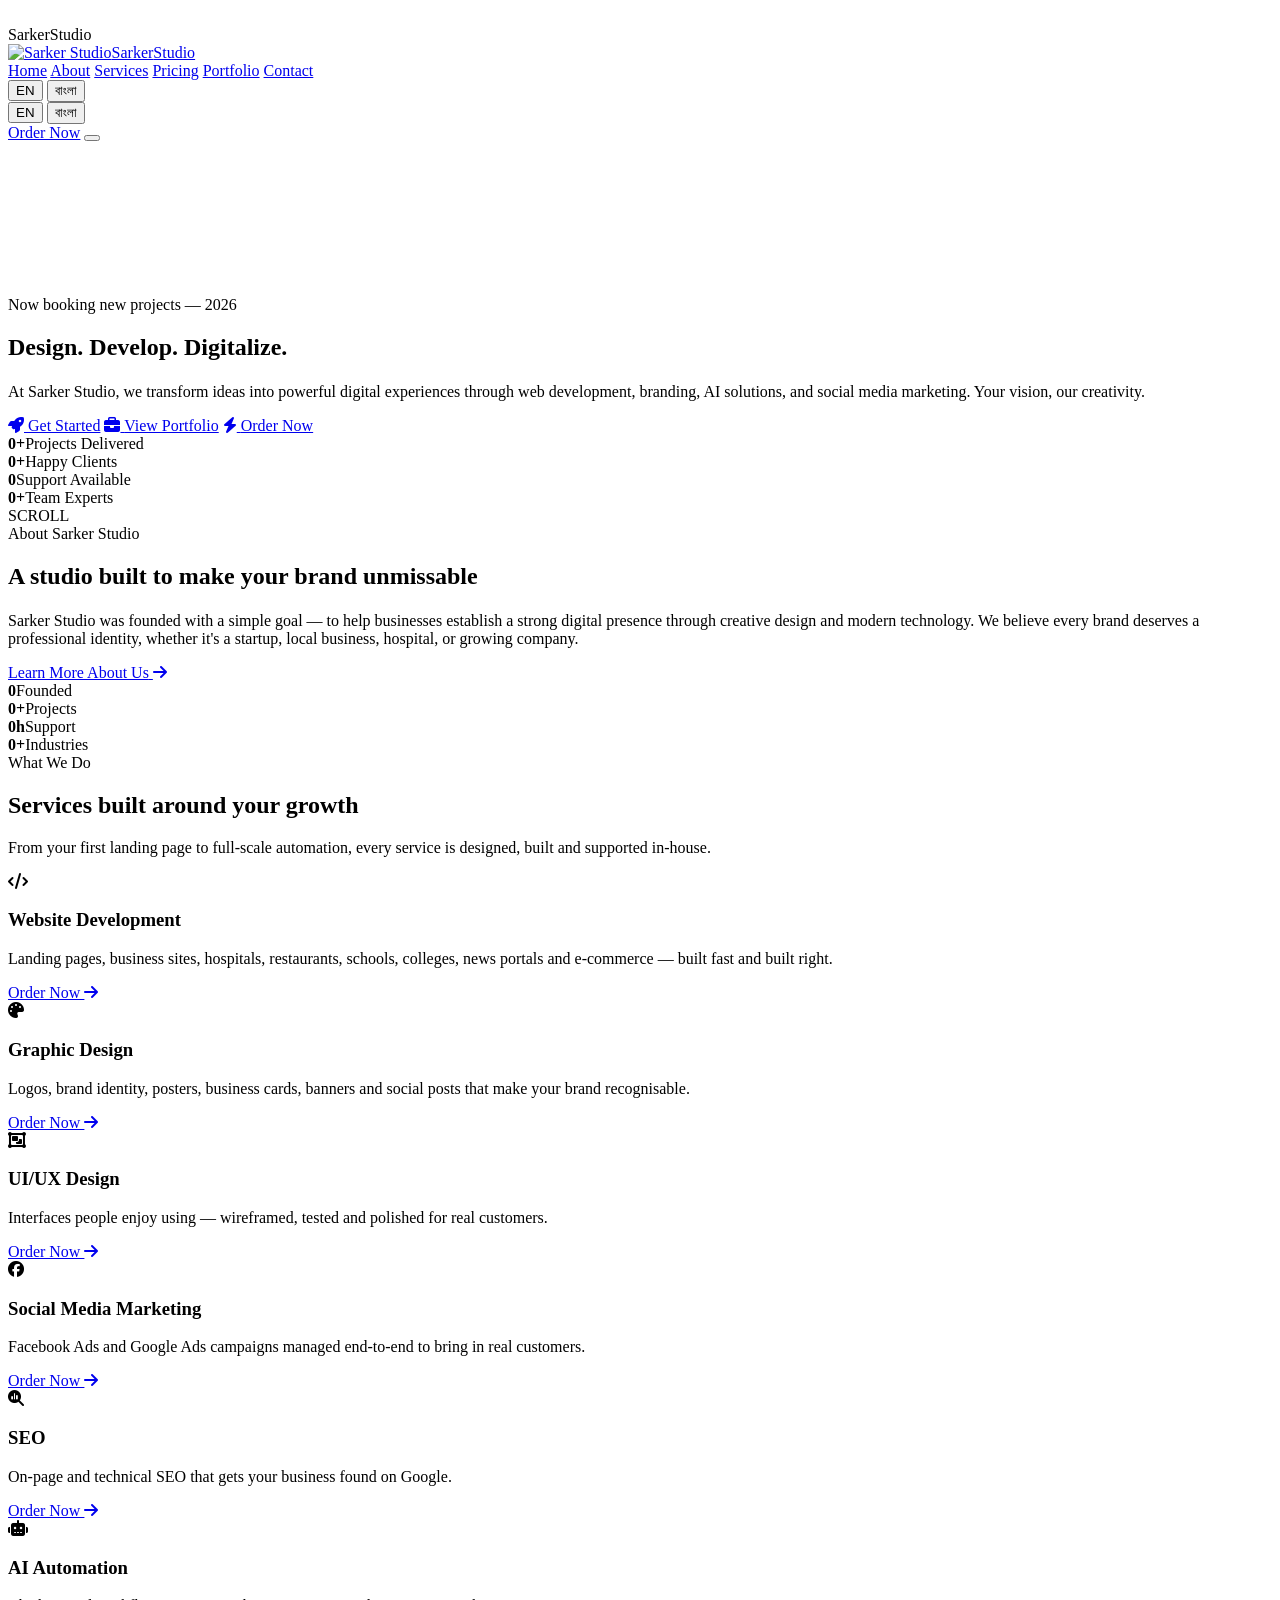
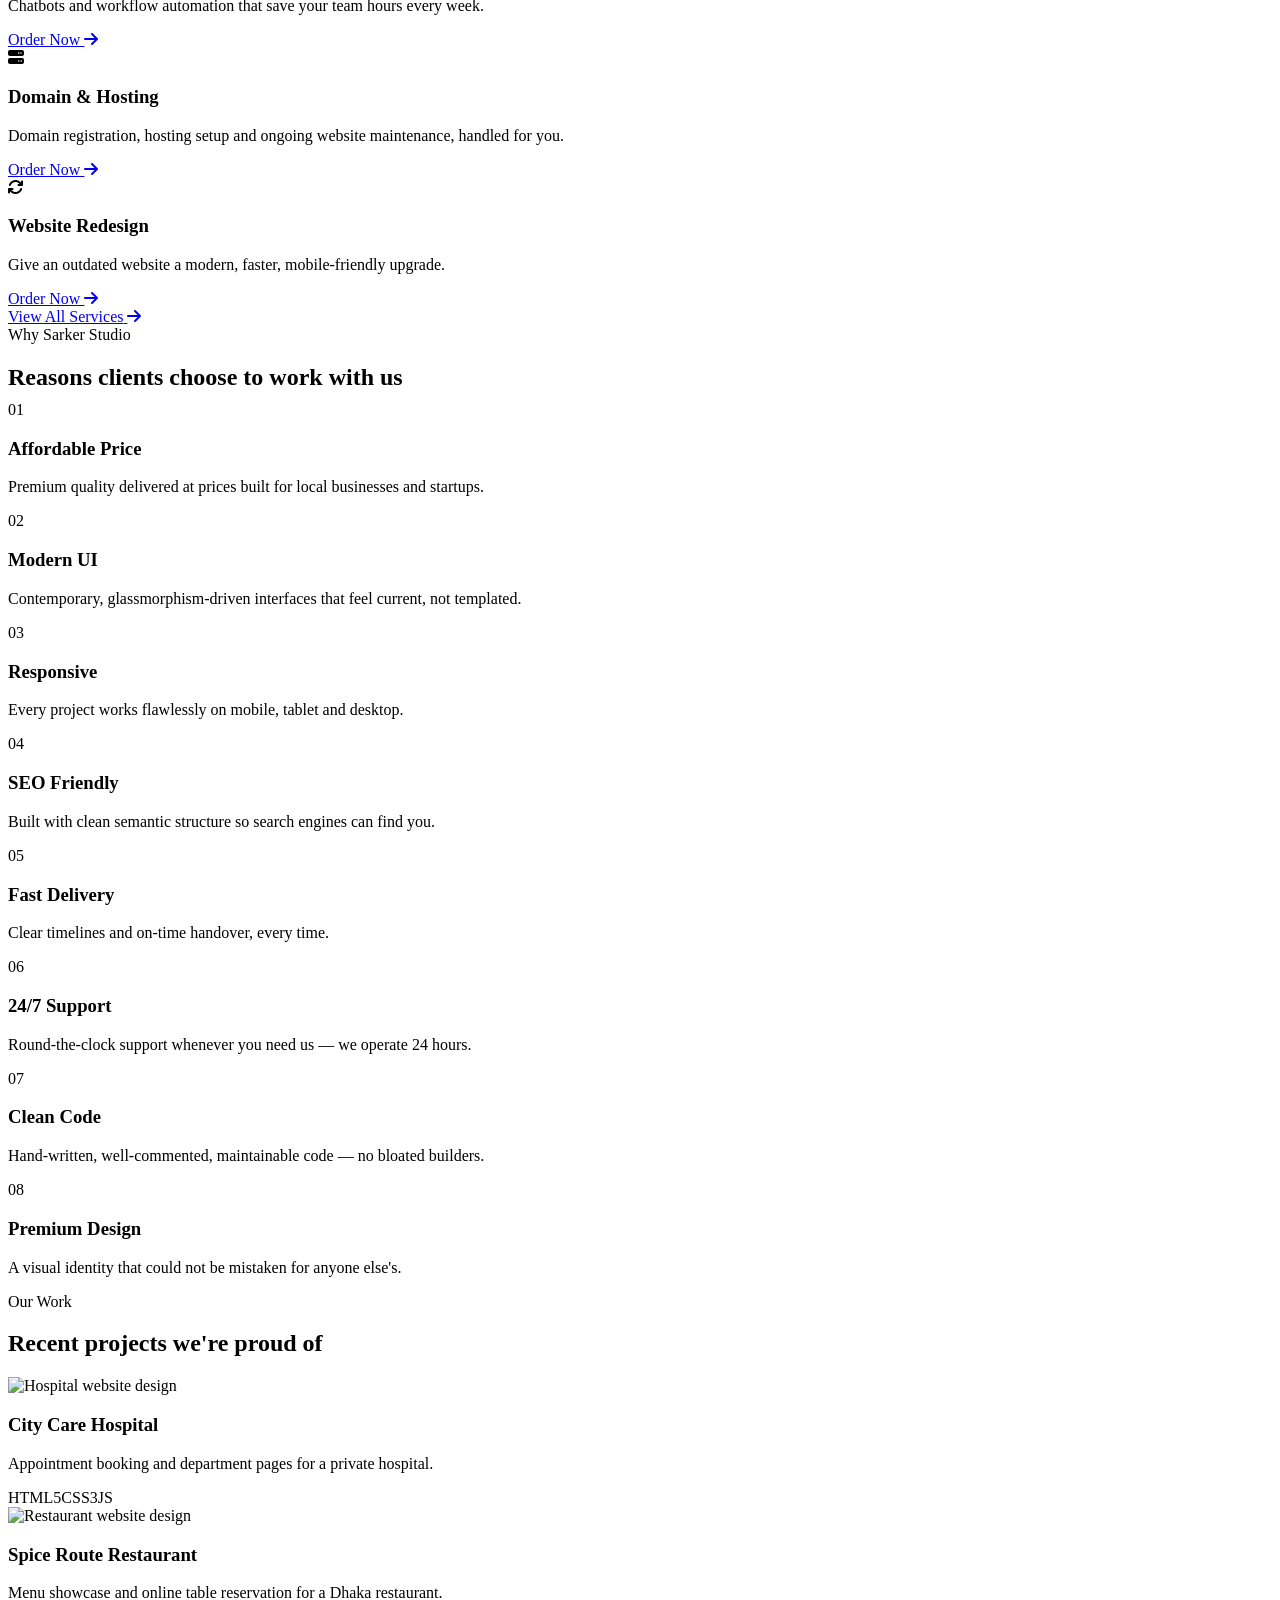
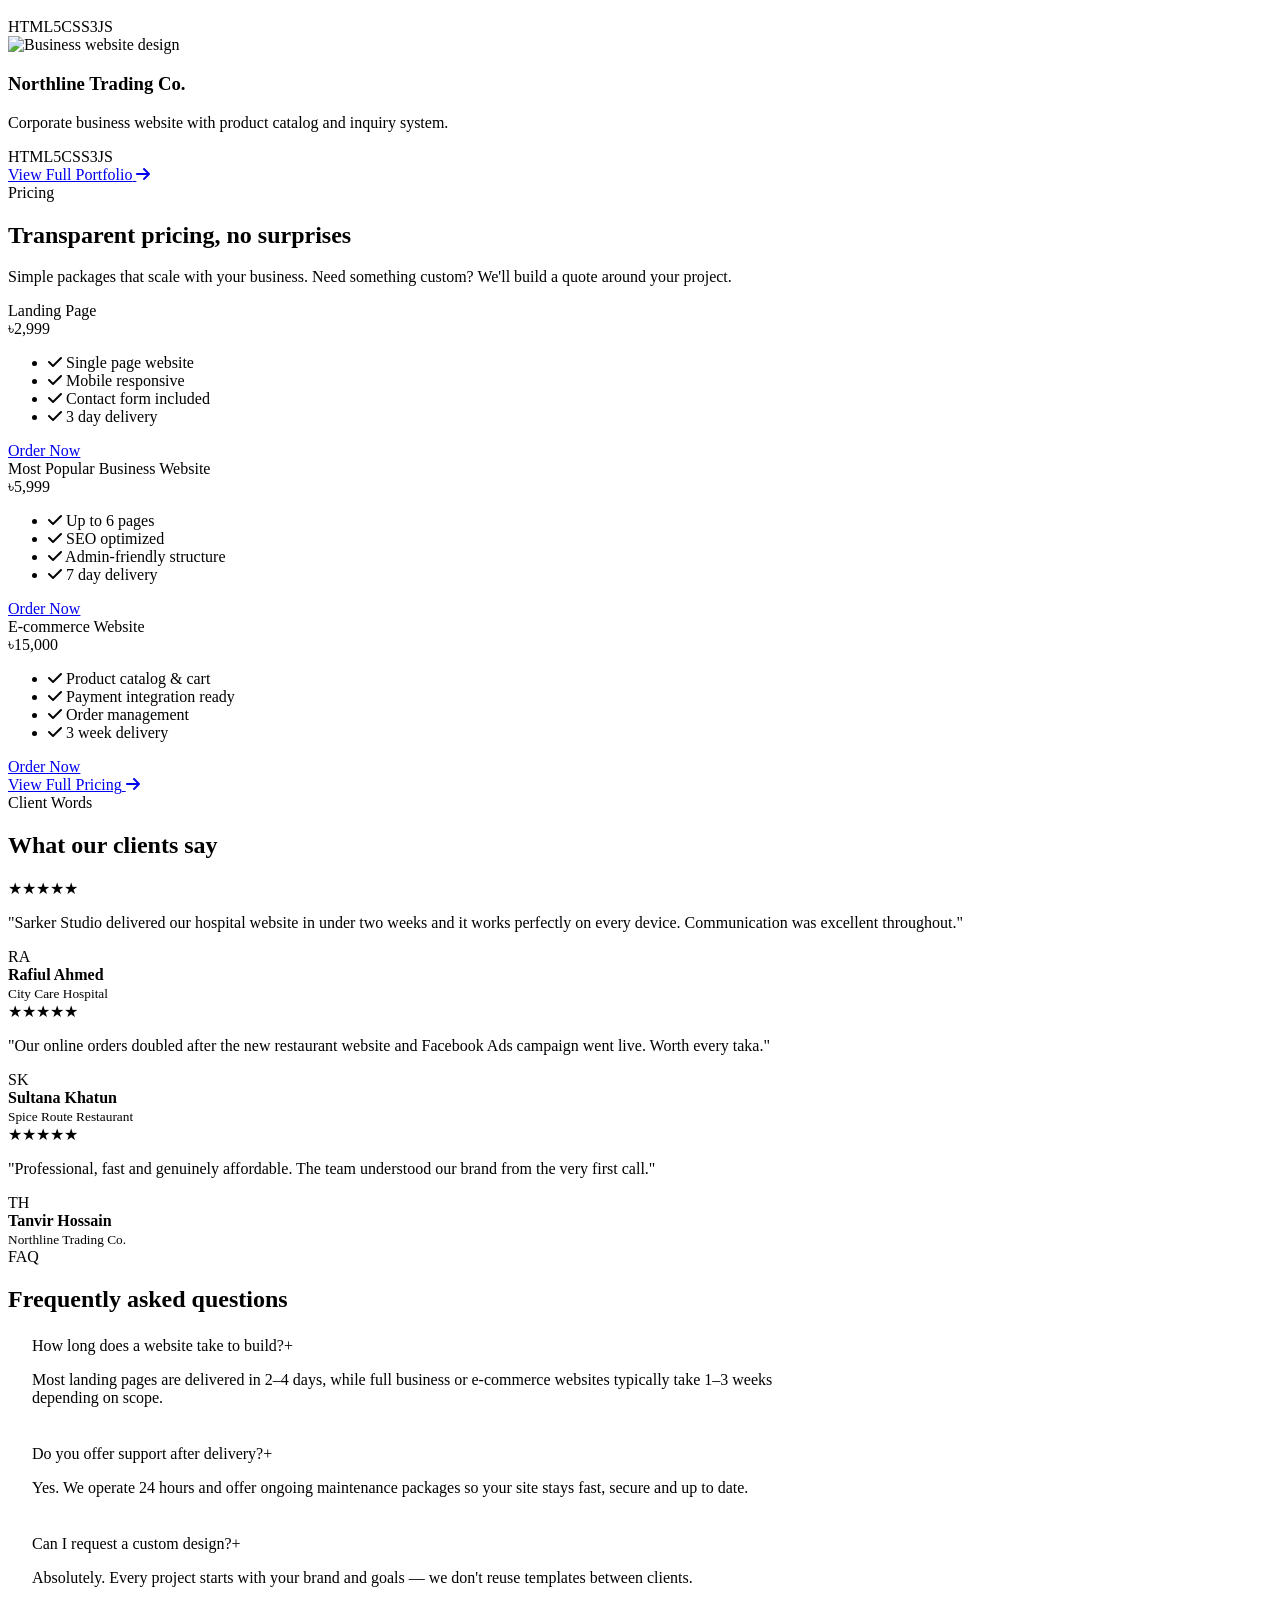
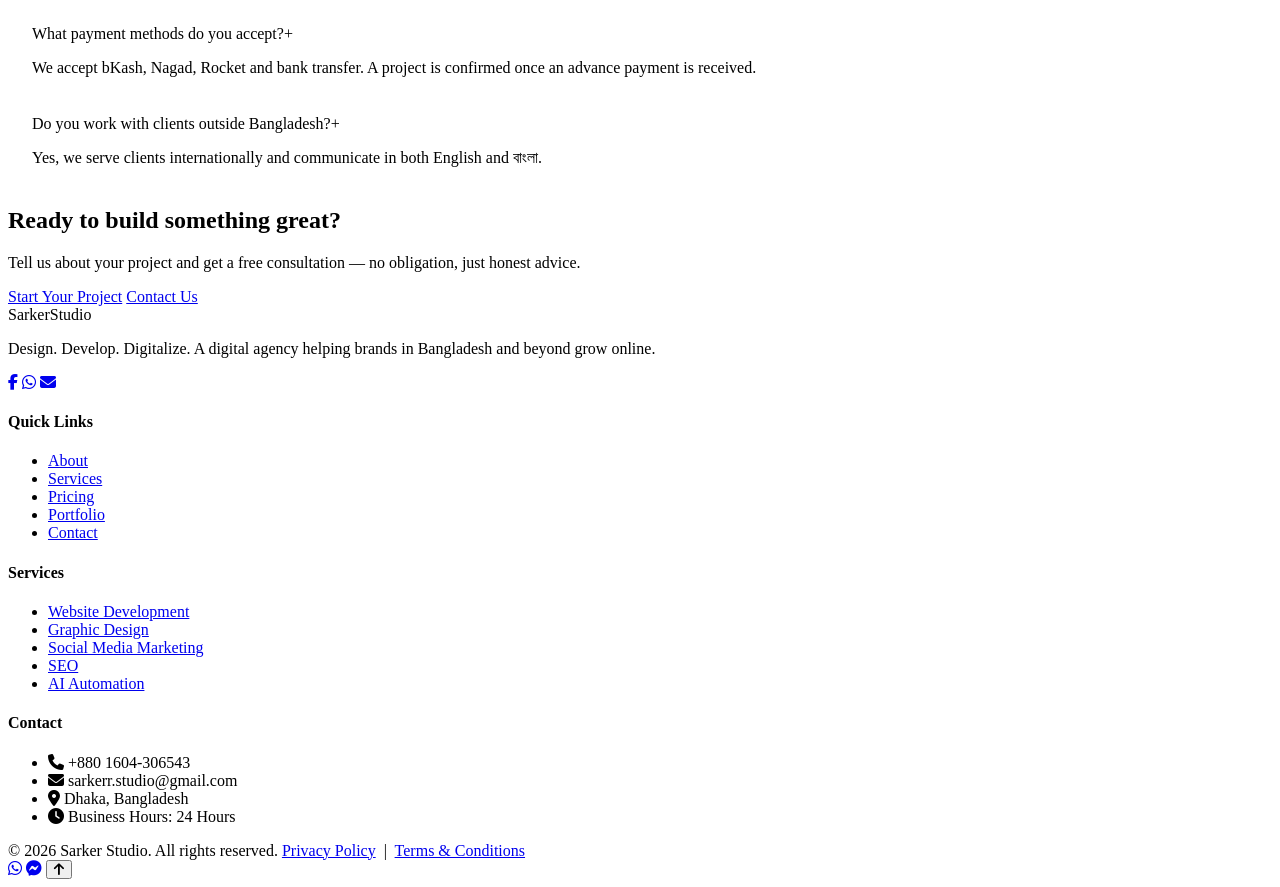
==== index.html @ cdfe0ea8 "Add files via upload" ====
<!DOCTYPE html>
<html lang="en">
<head>
<meta charset="UTF-8">
<meta name="viewport" content="width=device-width, initial-scale=1.0">

<!-- ===== SEO META ===== -->
<title>Sarker Studio | Web Development, Branding & Digital Marketing Agency in Dhaka</title>
<meta name="description" content="Sarker Studio is a Dhaka-based digital agency offering website development, graphic design, UI/UX, social media marketing, SEO and AI automation. Design. Develop. Digitalize.">
<meta name="keywords" content="Sarker Studio, web development Bangladesh, website design Dhaka, digital agency Bangladesh, SEO Bangladesh, graphic design Dhaka, AI automation, social media marketing Bangladesh">
<meta name="author" content="Sarker Studio">
<link rel="canonical" href="https://sarkerstudio.com/index.html">

<!-- Open Graph -->
<meta property="og:type" content="website">
<meta property="og:title" content="Sarker Studio | Design. Develop. Digitalize.">
<meta property="og:description" content="A digital agency transforming ideas into powerful digital experiences — web development, branding, AI solutions and social media marketing.">
<meta property="og:image" content="assets/images/og-cover.jpg">
<meta property="og:url" content="https://sarkerstudio.com/index.html">
<meta property="og:site_name" content="Sarker Studio">

<!-- Twitter -->
<meta name="twitter:card" content="summary_large_image">
<meta name="twitter:title" content="Sarker Studio | Design. Develop. Digitalize.">
<meta name="twitter:description" content="Web development, branding, AI solutions and social media marketing from a Dhaka-based digital agency.">
<meta name="twitter:image" content="assets/images/og-cover.jpg">

<!-- Schema.org -->
<script type="application/ld+json">
{
  "@context": "https://schema.org",
  "@type": "ProfessionalService",
  "name": "Sarker Studio",
  "image": "assets/icons/logo-icon.png",
  "description": "Digital agency offering website development, branding, AI solutions and social media marketing.",
  "founder": { "@type": "Person", "name": "Shiddanta Sarker" },
  "foundingDate": "2026",
  "address": { "@type": "PostalAddress", "addressLocality": "Dhaka", "addressCountry": "BD" },
  "telephone": "+8801604306543",
  "email": "sarkerr.studio@gmail.com",
  "openingHours": "Mo-Su 00:00-24:00",
  "url": "https://sarkerstudio.com",
  "sameAs": ["https://www.facebook.com/profile.php?id=61589996095858"]
}
</script>

<link rel="icon" type="image/png" href="assets/icons/logo-icon.png">
<link rel="stylesheet" href="https://cdnjs.cloudflare.com/ajax/libs/font-awesome/6.5.1/css/all.min.css">
<link rel="stylesheet" href="assets/css/style.css">
<link rel="stylesheet" href="assets/css/animation.css">
<link rel="stylesheet" href="assets/css/responsive.css">
</head>
<body>

<!-- ===== Loading Screen ===== -->
<div id="loading-screen"><div class="loader-hex"><img src="assets/icons/logo-icon.png" alt=""></div><div class="loader-wordmark"><span class="brand-main">Sarker</span><span class="brand-sub">Studio</span></div></div>

<div id="scroll-progress"></div>

<!-- ===== Navbar ===== -->
<header class="navbar">
  <div class="container nav-inner">
    <a href="index.html" class="brand"><img src="assets/icons/logo-icon.png" alt="Sarker Studio" class="brand-mark"><span class="brand-wordmark"><span class="brand-main">Sarker</span><span class="brand-sub">Studio</span></span></a>
    <nav class="nav-links">
      <a href="index.html" class="active" data-i18n="nav_home">Home</a>
      <a href="about.html" data-i18n="nav_about">About</a>
      <a href="services.html" data-i18n="nav_services">Services</a>
      <a href="pricing.html" data-i18n="nav_pricing">Pricing</a>
      <a href="portfolio.html" data-i18n="nav_portfolio">Portfolio</a>
      <a href="contact.html" data-i18n="nav_contact">Contact</a>
      <div class="lang-switch mobile-lang">
        <button data-lang="en">EN</button>
        <button data-lang="bn">বাংলা</button>
      </div>
    </nav>
    <div class="nav-actions">
      <div class="lang-switch">
        <button data-lang="en">EN</button>
        <button data-lang="bn">বাংলা</button>
      </div>
      <a href="order.html" class="btn btn-primary btn-sm" data-i18n="nav_order">Order Now</a>
      <button class="nav-toggle" aria-label="Toggle menu"><span></span><span></span><span></span></button>
    </div>
  </div>
</header>

<!-- ===== Hero ===== -->
<section class="hero">
  <canvas id="hero-canvas"></canvas>
  <div class="container hero-content">
    <div class="hero-tag"><span class="dot"></span> <span data-i18n="hero_tag">Now booking new projects — 2026</span></div>
    <h1><span data-i18n="hero_title_1">Design. Develop.</span> <span class="accent-text" data-i18n="hero_title_2">Digitalize.</span></h1>
    <h2 style="font-size:clamp(1.1rem,2.2vw,1.5rem);color:var(--text-muted);font-weight:500;margin-bottom:22px;">
      <span id="typed-text"></span>
    </h2>
    <p class="lead" data-i18n="hero_desc">At Sarker Studio, we transform ideas into powerful digital experiences through web development, branding, AI solutions, and social media marketing. Your vision, our creativity.</p>
    <div class="hero-cta">
      <a href="order.html" class="btn btn-primary"><i class="fa-solid fa-rocket"></i> <span data-i18n="btn_get_started">Get Started</span></a>
      <a href="portfolio.html" class="btn btn-outline"><i class="fa-solid fa-briefcase"></i> <span data-i18n="btn_view_portfolio">View Portfolio</span></a>
      <a href="order.html" class="btn btn-outline"><i class="fa-solid fa-bolt"></i> <span data-i18n="btn_order_now">Order Now</span></a>
    </div>
    <div class="hero-stats">
      <div class="hero-stat"><b data-count="120" data-suffix="+">0+</b><span data-i18n="stat_projects">Projects Delivered</span></div>
      <div class="hero-stat"><b data-count="95" data-suffix="+">0+</b><span data-i18n="stat_clients">Happy Clients</span></div>
      <div class="hero-stat"><b data-count="24" data-suffix="/7">0</b><span data-i18n="stat_support">Support Available</span></div>
      <div class="hero-stat"><b data-count="12" data-suffix="+">0+</b><span data-i18n="stat_experts">Team Experts</span></div>
    </div>
  </div>
  <div class="scroll-indicator"><span>SCROLL</span><div class="mouse"></div></div>
</section>

<!-- ===== About Preview ===== -->
<section>
  <div class="container grid grid-2" style="align-items:center;gap:60px;">
    <div data-reveal="left">
      <div class="eyebrow" data-i18n="eyebrow_about">About Sarker Studio</div>
      <h2 style="margin-bottom:22px;" data-i18n="about_title">A studio built to make your brand unmissable</h2>
      <p data-i18n="about_desc">Sarker Studio was founded with a simple goal — to help businesses establish a strong digital presence through creative design and modern technology. We believe every brand deserves a professional identity, whether it's a startup, local business, hospital, or growing company.</p>
      <a href="about.html" class="btn btn-outline mt-40"><span data-i18n="btn_learn_more">Learn More About Us</span> <i class="fa-solid fa-arrow-right"></i></a>
    </div>
    <div class="glass glass-card float" data-reveal="right">
      <div class="stats-bar" style="border:none;">
        <div class="stat"><b data-count="2026">0</b><span>Founded</span></div>
        <div class="stat"><b data-count="120" data-suffix="+">0+</b><span>Projects</span></div>
        <div class="stat"><b data-count="24" data-suffix="h">0h</b><span>Support</span></div>
        <div class="stat"><b data-count="8" data-suffix="+">0+</b><span>Industries</span></div>
      </div>
    </div>
  </div>
</section>

<!-- ===== Services ===== -->
<section id="services">
  <div class="container">
    <div class="section-head center" data-reveal="fade">
      <div class="eyebrow" style="justify-content:center;" data-i18n="eyebrow_services">What We Do</div>
      <h2 data-i18n="services_title">Services built around your growth</h2>
      <p data-i18n="services_desc">From your first landing page to full-scale automation, every service is designed, built and supported in-house.</p>
    </div>
    <div class="grid grid-4">
      <div class="glass glass-card service-card" data-reveal="scale">
        <div class="icon-badge"><i class="fa-solid fa-code"></i></div>
        <h3 data-i18n="svc_web_title">Website Development</h3>
        <p data-i18n="svc_web_desc">Landing pages, business sites, hospitals, restaurants, schools, colleges, news portals and e-commerce — built fast and built right.</p>
        <a href="order.html?service=Website%20Development" class="order-link">Order Now <i class="fa-solid fa-arrow-right"></i></a>
      </div>
      <div class="glass glass-card service-card" data-reveal="scale">
        <div class="icon-badge"><i class="fa-solid fa-palette"></i></div>
        <h3 data-i18n="svc_graphic_title">Graphic Design</h3>
        <p data-i18n="svc_graphic_desc">Logos, brand identity, posters, business cards, banners and social posts that make your brand recognisable.</p>
        <a href="order.html?service=Graphic%20Design" class="order-link">Order Now <i class="fa-solid fa-arrow-right"></i></a>
      </div>
      <div class="glass glass-card service-card" data-reveal="scale">
        <div class="icon-badge"><i class="fa-solid fa-object-group"></i></div>
        <h3 data-i18n="svc_uiux_title">UI/UX Design</h3>
        <p data-i18n="svc_uiux_desc">Interfaces people enjoy using — wireframed, tested and polished for real customers.</p>
        <a href="order.html?service=UI%2FUX%20Design" class="order-link">Order Now <i class="fa-solid fa-arrow-right"></i></a>
      </div>
      <div class="glass glass-card service-card" data-reveal="scale">
        <div class="icon-badge"><i class="fa-brands fa-facebook"></i></div>
        <h3 data-i18n="svc_smm_title">Social Media Marketing</h3>
        <p data-i18n="svc_smm_desc">Facebook Ads and Google Ads campaigns managed end-to-end to bring in real customers.</p>
        <a href="order.html?service=Social%20Media%20Marketing" class="order-link">Order Now <i class="fa-solid fa-arrow-right"></i></a>
      </div>
      <div class="glass glass-card service-card" data-reveal="scale">
        <div class="icon-badge"><i class="fa-solid fa-magnifying-glass-chart"></i></div>
        <h3 data-i18n="svc_seo_title">SEO</h3>
        <p data-i18n="svc_seo_desc">On-page and technical SEO that gets your business found on Google.</p>
        <a href="order.html?service=SEO" class="order-link">Order Now <i class="fa-solid fa-arrow-right"></i></a>
      </div>
      <div class="glass glass-card service-card" data-reveal="scale">
        <div class="icon-badge"><i class="fa-solid fa-robot"></i></div>
        <h3 data-i18n="svc_ai_title">AI Automation</h3>
        <p data-i18n="svc_ai_desc">Chatbots and workflow automation that save your team hours every week.</p>
        <a href="order.html?service=AI%20Automation" class="order-link">Order Now <i class="fa-solid fa-arrow-right"></i></a>
      </div>
      <div class="glass glass-card service-card" data-reveal="scale">
        <div class="icon-badge"><i class="fa-solid fa-server"></i></div>
        <h3 data-i18n="svc_hosting_title">Domain & Hosting</h3>
        <p data-i18n="svc_hosting_desc">Domain registration, hosting setup and ongoing website maintenance, handled for you.</p>
        <a href="order.html?service=Domain%20%26%20Hosting" class="order-link">Order Now <i class="fa-solid fa-arrow-right"></i></a>
      </div>
      <div class="glass glass-card service-card" data-reveal="scale">
        <div class="icon-badge"><i class="fa-solid fa-arrows-rotate"></i></div>
        <h3 data-i18n="svc_redesign_title">Website Redesign</h3>
        <p data-i18n="svc_redesign_desc">Give an outdated website a modern, faster, mobile-friendly upgrade.</p>
        <a href="order.html?service=Website%20Redesign" class="order-link">Order Now <i class="fa-solid fa-arrow-right"></i></a>
      </div>
    </div>
    <div class="text-center mt-40" data-reveal="fade">
      <a href="services.html" class="btn btn-primary"><span data-i18n="btn_view_all_services">View All Services</span> <i class="fa-solid fa-arrow-right"></i></a>
    </div>
  </div>
</section>

<!-- ===== Why Choose Us ===== -->
<section>
  <div class="container grid grid-2" style="gap:60px;align-items:start;">
    <div data-reveal="left">
      <div class="eyebrow" data-i18n="eyebrow_why">Why Sarker Studio</div>
      <h2 style="margin-bottom:10px;" data-i18n="why_title">Reasons clients choose to work with us</h2>
    </div>
    <div data-reveal="right">
      <div class="why-item"><span class="num">01</span><div><h3 data-i18n="why_1_t">Affordable Price</h3><p data-i18n="why_1_d">Premium quality delivered at prices built for local businesses and startups.</p></div></div>
      <div class="why-item"><span class="num">02</span><div><h3 data-i18n="why_2_t">Modern UI</h3><p data-i18n="why_2_d">Contemporary, glassmorphism-driven interfaces that feel current, not templated.</p></div></div>
      <div class="why-item"><span class="num">03</span><div><h3 data-i18n="why_3_t">Responsive</h3><p data-i18n="why_3_d">Every project works flawlessly on mobile, tablet and desktop.</p></div></div>
      <div class="why-item"><span class="num">04</span><div><h3 data-i18n="why_4_t">SEO Friendly</h3><p data-i18n="why_4_d">Built with clean semantic structure so search engines can find you.</p></div></div>
      <div class="why-item"><span class="num">05</span><div><h3 data-i18n="why_5_t">Fast Delivery</h3><p data-i18n="why_5_d">Clear timelines and on-time handover, every time.</p></div></div>
      <div class="why-item"><span class="num">06</span><div><h3 data-i18n="why_6_t">24/7 Support</h3><p data-i18n="why_6_d">Round-the-clock support whenever you need us — we operate 24 hours.</p></div></div>
      <div class="why-item"><span class="num">07</span><div><h3 data-i18n="why_7_t">Clean Code</h3><p data-i18n="why_7_d">Hand-written, well-commented, maintainable code — no bloated builders.</p></div></div>
      <div class="why-item"><span class="num">08</span><div><h3 data-i18n="why_8_t">Premium Design</h3><p data-i18n="why_8_d">A visual identity that could not be mistaken for anyone else's.</p></div></div>
    </div>
  </div>
</section>

<!-- ===== Portfolio Preview ===== -->
<section>
  <div class="container">
    <div class="section-head center" data-reveal="fade">
      <div class="eyebrow" style="justify-content:center;" data-i18n="eyebrow_portfolio">Our Work</div>
      <h2 data-i18n="portfolio_title">Recent projects we're proud of</h2>
    </div>
    <div class="grid grid-3">
      <div class="glass portfolio-card" data-reveal="scale">
        <div class="pf-image"><img src="https://images.unsplash.com/photo-1519494026892-80bbd2d6fd0d?w=600&q=80" alt="Hospital website design"></div>
        <div class="pf-body">
          <h3>City Care Hospital</h3>
          <p>Appointment booking and department pages for a private hospital.</p>
          <div class="pf-tech"><span>HTML5</span><span>CSS3</span><span>JS</span></div>
        </div>
      </div>
      <div class="glass portfolio-card" data-reveal="scale">
        <div class="pf-image"><img src="https://images.unsplash.com/photo-1517248135467-4c7edcad34c4?w=600&q=80" alt="Restaurant website design"></div>
        <div class="pf-body">
          <h3>Spice Route Restaurant</h3>
          <p>Menu showcase and online table reservation for a Dhaka restaurant.</p>
          <div class="pf-tech"><span>HTML5</span><span>CSS3</span><span>JS</span></div>
        </div>
      </div>
      <div class="glass portfolio-card" data-reveal="scale">
        <div class="pf-image"><img src="https://images.unsplash.com/photo-1460925895917-afdab827c52f?w=600&q=80" alt="Business website design"></div>
        <div class="pf-body">
          <h3>Northline Trading Co.</h3>
          <p>Corporate business website with product catalog and inquiry system.</p>
          <div class="pf-tech"><span>HTML5</span><span>CSS3</span><span>JS</span></div>
        </div>
      </div>
    </div>
    <div class="text-center mt-40" data-reveal="fade">
      <a href="portfolio.html" class="btn btn-outline"><span data-i18n="btn_view_full_portfolio">View Full Portfolio</span> <i class="fa-solid fa-arrow-right"></i></a>
    </div>
  </div>
</section>

<!-- ===== Pricing Preview ===== -->
<section>
  <div class="container">
    <div class="section-head center" data-reveal="fade">
      <div class="eyebrow" style="justify-content:center;" data-i18n="eyebrow_pricing">Pricing</div>
      <h2 data-i18n="pricing_title">Transparent pricing, no surprises</h2>
      <p data-i18n="pricing_desc">Simple packages that scale with your business. Need something custom? We'll build a quote around your project.</p>
    </div>
    <div class="grid grid-3">
      <div class="glass glass-card price-card" data-reveal="scale">
        <span class="eyebrow">Landing Page</span>
        <div class="price">৳2,999</div>
        <ul>
          <li><i class="fa-solid fa-check"></i> Single page website</li>
          <li><i class="fa-solid fa-check"></i> Mobile responsive</li>
          <li><i class="fa-solid fa-check"></i> Contact form included</li>
          <li><i class="fa-solid fa-check"></i> 3 day delivery</li>
        </ul>
        <a href="order.html?service=Landing%20Page" class="btn btn-outline btn-block">Order Now</a>
      </div>
      <div class="glass glass-card price-card featured" data-reveal="scale">
        <span class="badge" data-i18n="price_most_popular">Most Popular</span>
        <span class="eyebrow">Business Website</span>
        <div class="price">৳5,999</div>
        <ul>
          <li><i class="fa-solid fa-check"></i> Up to 6 pages</li>
          <li><i class="fa-solid fa-check"></i> SEO optimized</li>
          <li><i class="fa-solid fa-check"></i> Admin-friendly structure</li>
          <li><i class="fa-solid fa-check"></i> 7 day delivery</li>
        </ul>
        <a href="order.html?service=Business%20Website" class="btn btn-primary btn-block">Order Now</a>
      </div>
      <div class="glass glass-card price-card" data-reveal="scale">
        <span class="eyebrow">E-commerce Website</span>
        <div class="price">৳15,000</div>
        <ul>
          <li><i class="fa-solid fa-check"></i> Product catalog & cart</li>
          <li><i class="fa-solid fa-check"></i> Payment integration ready</li>
          <li><i class="fa-solid fa-check"></i> Order management</li>
          <li><i class="fa-solid fa-check"></i> 3 week delivery</li>
        </ul>
        <a href="order.html?service=E-commerce%20Website" class="btn btn-outline btn-block">Order Now</a>
      </div>
    </div>
    <div class="text-center mt-40" data-reveal="fade">
      <a href="pricing.html" class="btn btn-outline"><span data-i18n="btn_view_all_pricing">View Full Pricing</span> <i class="fa-solid fa-arrow-right"></i></a>
    </div>
  </div>
</section>

<!-- ===== Testimonials ===== -->
<section>
  <div class="container">
    <div class="section-head center" data-reveal="fade">
      <div class="eyebrow" style="justify-content:center;" data-i18n="eyebrow_testimonials">Client Words</div>
      <h2 data-i18n="testimonials_title">What our clients say</h2>
    </div>
    <div class="grid grid-3">
      <div class="glass glass-card testimonial-card" data-reveal="scale">
        <div class="stars">★★★★★</div>
        <p>"Sarker Studio delivered our hospital website in under two weeks and it works perfectly on every device. Communication was excellent throughout."</p>
        <div class="testimonial-author"><div class="avatar">RA</div><div><strong>Rafiul Ahmed</strong><br><small>City Care Hospital</small></div></div>
      </div>
      <div class="glass glass-card testimonial-card" data-reveal="scale">
        <div class="stars">★★★★★</div>
        <p>"Our online orders doubled after the new restaurant website and Facebook Ads campaign went live. Worth every taka."</p>
        <div class="testimonial-author"><div class="avatar">SK</div><div><strong>Sultana Khatun</strong><br><small>Spice Route Restaurant</small></div></div>
      </div>
      <div class="glass glass-card testimonial-card" data-reveal="scale">
        <div class="stars">★★★★★</div>
        <p>"Professional, fast and genuinely affordable. The team understood our brand from the very first call."</p>
        <div class="testimonial-author"><div class="avatar">TH</div><div><strong>Tanvir Hossain</strong><br><small>Northline Trading Co.</small></div></div>
      </div>
    </div>
  </div>
</section>

<!-- ===== FAQ ===== -->
<section>
  <div class="container" style="max-width:820px;">
    <div class="section-head center" data-reveal="fade">
      <div class="eyebrow" style="justify-content:center;" data-i18n="eyebrow_faq">FAQ</div>
      <h2 data-i18n="faq_title">Frequently asked questions</h2>
    </div>
    <div class="faq-item glass" style="padding:4px 24px;" data-reveal="fade">
      <div class="faq-q"><span data-i18n="faq_1_q">How long does a website take to build?</span><span class="plus">+</span></div>
      <div class="faq-a"><p data-i18n="faq_1_a">Most landing pages are delivered in 2–4 days, while full business or e-commerce websites typically take 1–3 weeks depending on scope.</p></div>
    </div>
    <div class="faq-item glass" style="padding:4px 24px;margin-top:14px;" data-reveal="fade">
      <div class="faq-q"><span data-i18n="faq_2_q">Do you offer support after delivery?</span><span class="plus">+</span></div>
      <div class="faq-a"><p data-i18n="faq_2_a">Yes. We operate 24 hours and offer ongoing maintenance packages so your site stays fast, secure and up to date.</p></div>
    </div>
    <div class="faq-item glass" style="padding:4px 24px;margin-top:14px;" data-reveal="fade">
      <div class="faq-q"><span data-i18n="faq_3_q">Can I request a custom design?</span><span class="plus">+</span></div>
      <div class="faq-a"><p data-i18n="faq_3_a">Absolutely. Every project starts with your brand and goals — we don't reuse templates between clients.</p></div>
    </div>
    <div class="faq-item glass" style="padding:4px 24px;margin-top:14px;" data-reveal="fade">
      <div class="faq-q"><span data-i18n="faq_4_q">What payment methods do you accept?</span><span class="plus">+</span></div>
      <div class="faq-a"><p data-i18n="faq_4_a">We accept bKash, Nagad, Rocket and bank transfer. A project is confirmed once an advance payment is received.</p></div>
    </div>
    <div class="faq-item glass" style="padding:4px 24px;margin-top:14px;" data-reveal="fade">
      <div class="faq-q"><span data-i18n="faq_5_q">Do you work with clients outside Bangladesh?</span><span class="plus">+</span></div>
      <div class="faq-a"><p data-i18n="faq_5_a">Yes, we serve clients internationally and communicate in both English and বাংলা.</p></div>
    </div>
  </div>
</section>

<!-- ===== CTA ===== -->
<section>
  <div class="container">
    <div class="cta-band" data-reveal="scale">
      <h2 data-i18n="cta_title">Ready to build something great?</h2>
      <p class="lead" data-i18n="cta_desc">Tell us about your project and get a free consultation — no obligation, just honest advice.</p>
      <div class="hero-cta">
        <a href="order.html" class="btn btn-primary"><span data-i18n="btn_start_project">Start Your Project</span></a>
        <a href="contact.html" class="btn btn-outline"><span data-i18n="btn_contact_us">Contact Us</span></a>
      </div>
    </div>
  </div>
</section>

<!-- ===== Footer ===== -->
<footer class="footer">
  <div class="container">
    <div class="footer-grid">
      <div>
        <div class="brand" style="margin-bottom:16px;"><img src="assets/icons/logo-icon.png" class="brand-mark" alt=""><span class="brand-wordmark"><span class="brand-main">Sarker</span><span class="brand-sub">Studio</span></span></div>
        <p data-i18n="footer_about_desc">Design. Develop. Digitalize. A digital agency helping brands in Bangladesh and beyond grow online.</p>
        <div class="social-row mt-40">
          <a href="https://www.facebook.com/profile.php?id=61589996095858" target="_blank" rel="noopener"><i class="fa-brands fa-facebook-f"></i></a>
          <a href="https://wa.me/8801604306543" target="_blank" rel="noopener"><i class="fa-brands fa-whatsapp"></i></a>
          <a href="mailto:sarkerr.studio@gmail.com"><i class="fa-solid fa-envelope"></i></a>
        </div>
      </div>
      <div>
        <h4 data-i18n="footer_quick_links">Quick Links</h4>
        <ul class="footer-links">
          <li><a href="about.html" data-i18n="nav_about">About</a></li>
          <li><a href="services.html" data-i18n="nav_services">Services</a></li>
          <li><a href="pricing.html" data-i18n="nav_pricing">Pricing</a></li>
          <li><a href="portfolio.html" data-i18n="nav_portfolio">Portfolio</a></li>
          <li><a href="contact.html" data-i18n="nav_contact">Contact</a></li>
        </ul>
      </div>
      <div>
        <h4 data-i18n="footer_services">Services</h4>
        <ul class="footer-links">
          <li><a href="services.html#web">Website Development</a></li>
          <li><a href="services.html#graphic">Graphic Design</a></li>
          <li><a href="services.html#marketing">Social Media Marketing</a></li>
          <li><a href="services.html#seo">SEO</a></li>
          <li><a href="services.html#ai">AI Automation</a></li>
        </ul>
      </div>
      <div>
        <h4 data-i18n="footer_contact">Contact</h4>
        <ul class="footer-links">
          <li><i class="fa-solid fa-phone"></i> +880 1604-306543</li>
          <li><i class="fa-solid fa-envelope"></i> sarkerr.studio@gmail.com</li>
          <li><i class="fa-solid fa-location-dot"></i> Dhaka, Bangladesh</li>
          <li><i class="fa-solid fa-clock"></i> <span data-i18n="footer_hours">Business Hours: 24 Hours</span></li>
        </ul>
      </div>
    </div>
    <div class="footer-bottom">
      <span>© 2026 Sarker Studio. <span data-i18n="footer_rights">All rights reserved.</span></span>
      <span><a href="privacy.html">Privacy Policy</a> &nbsp;|&nbsp; <a href="terms.html">Terms & Conditions</a></span>
    </div>
  </div>
</footer>

<!-- ===== Floating Buttons ===== -->
<div class="floating-btns">
  <a href="https://wa.me/8801604306543" target="_blank" rel="noopener" class="fab fab-whatsapp pulse" aria-label="WhatsApp"><i class="fa-brands fa-whatsapp"></i></a>
  <a href="https://www.facebook.com/profile.php?id=61589996095858" target="_blank" rel="noopener" class="fab fab-messenger" aria-label="Messenger"><i class="fa-brands fa-facebook-messenger"></i></a>
  <button class="fab fab-top" aria-label="Back to top"><i class="fa-solid fa-arrow-up"></i></button>
</div>

<script src="assets/JS/translate.js"></script>
<script src="assets/JS/script.js"></script>
</body>
</html>
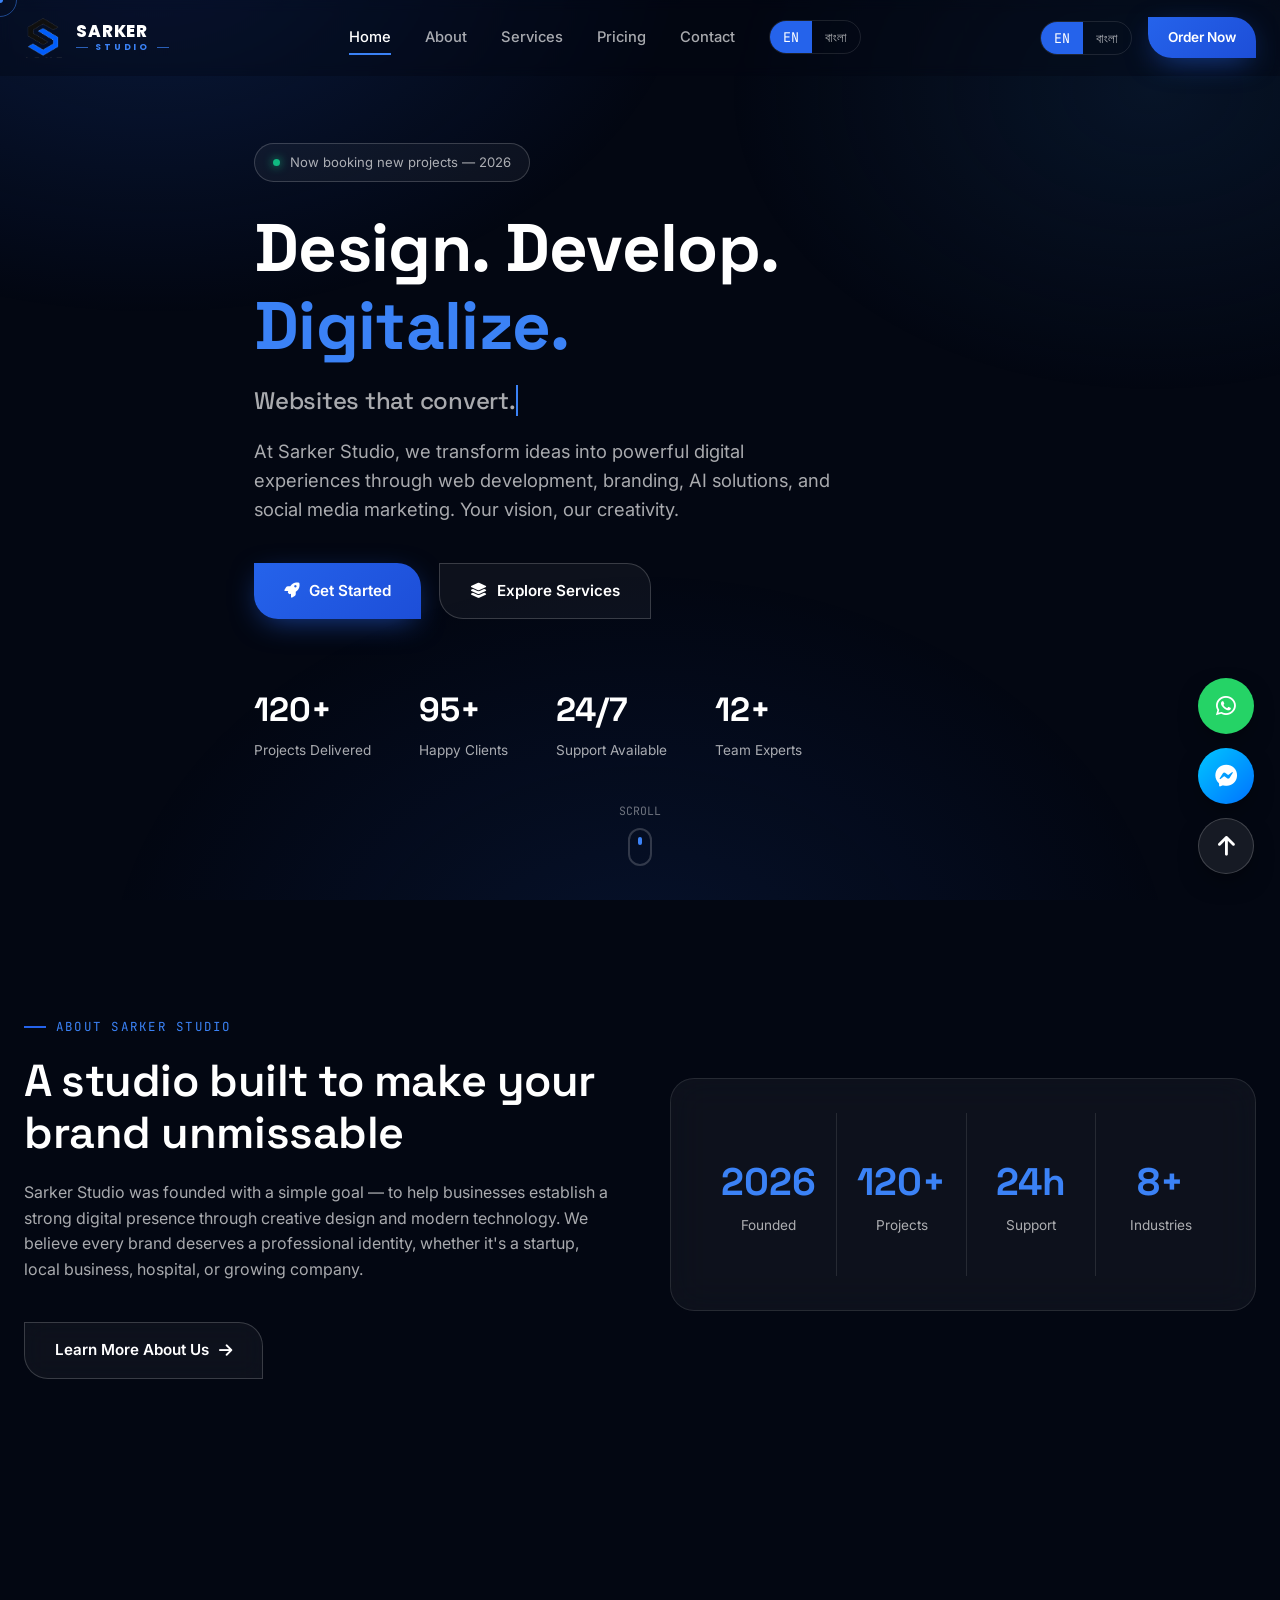
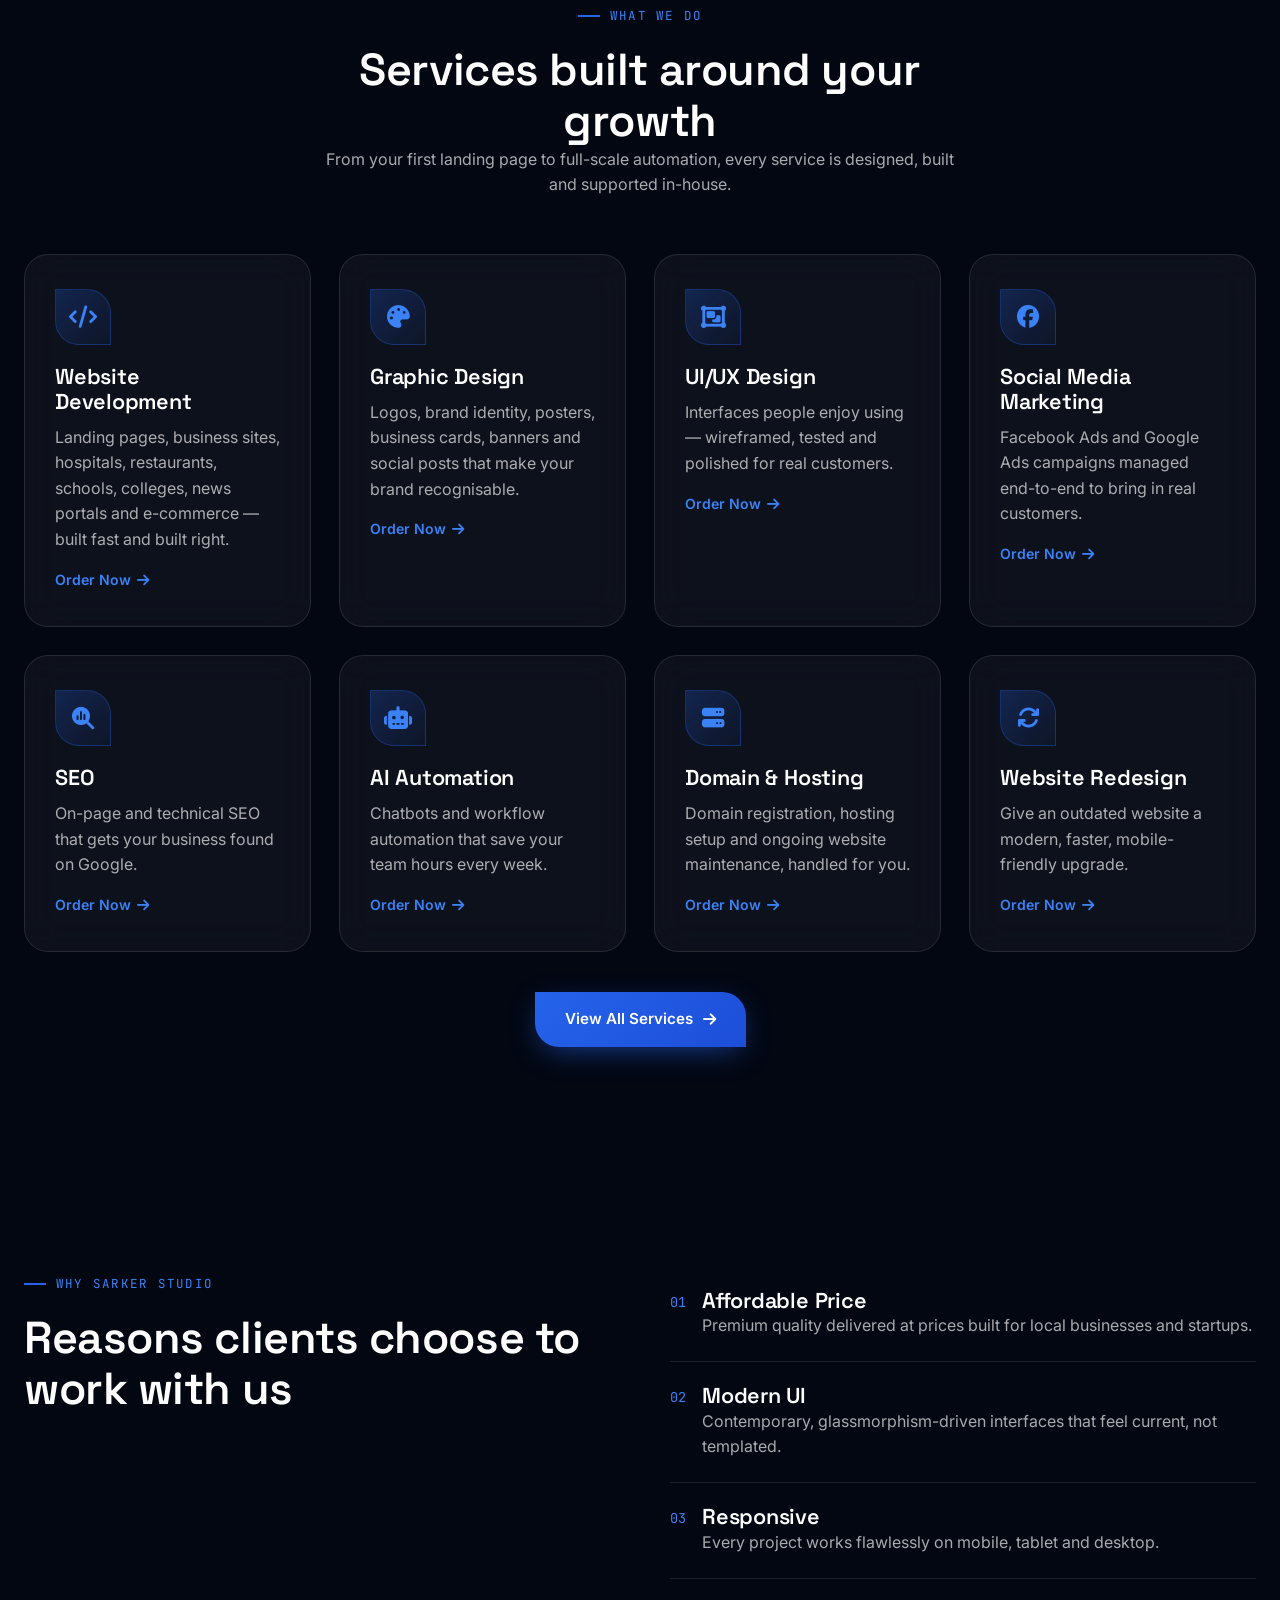
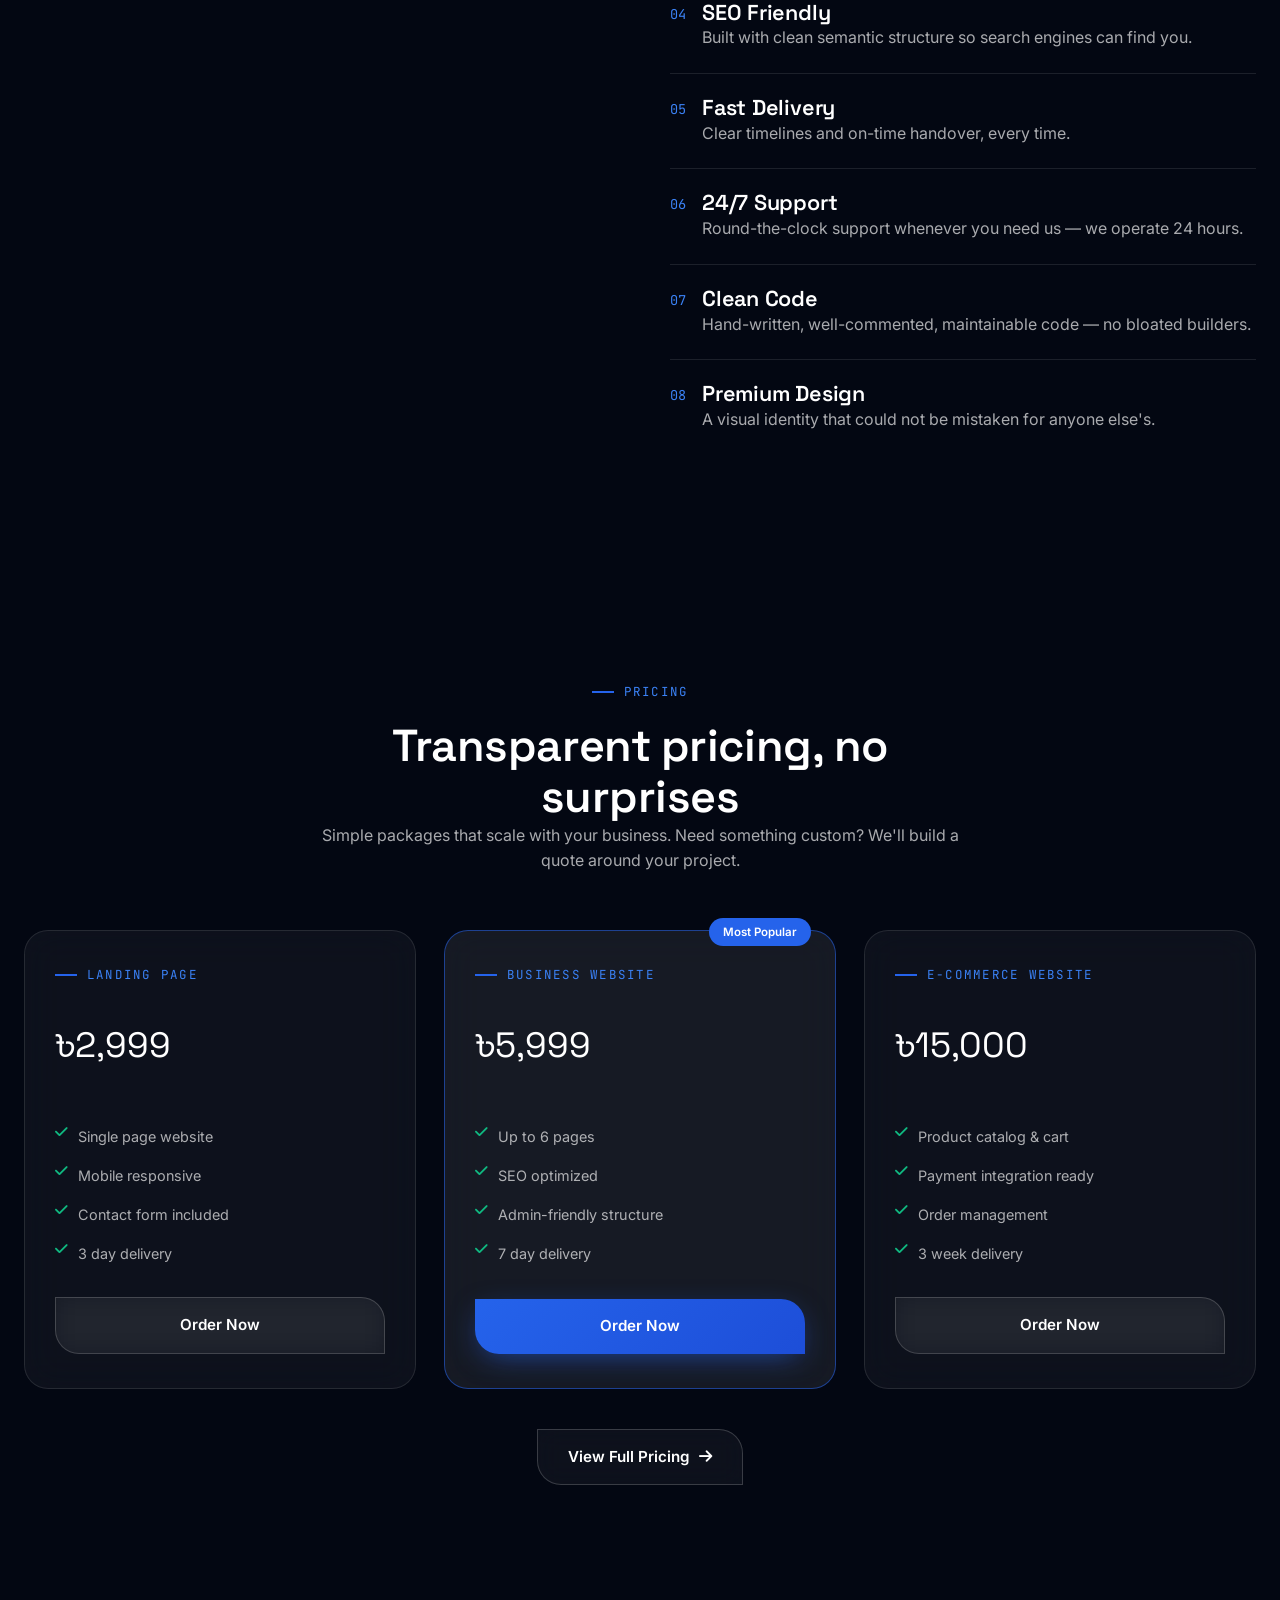
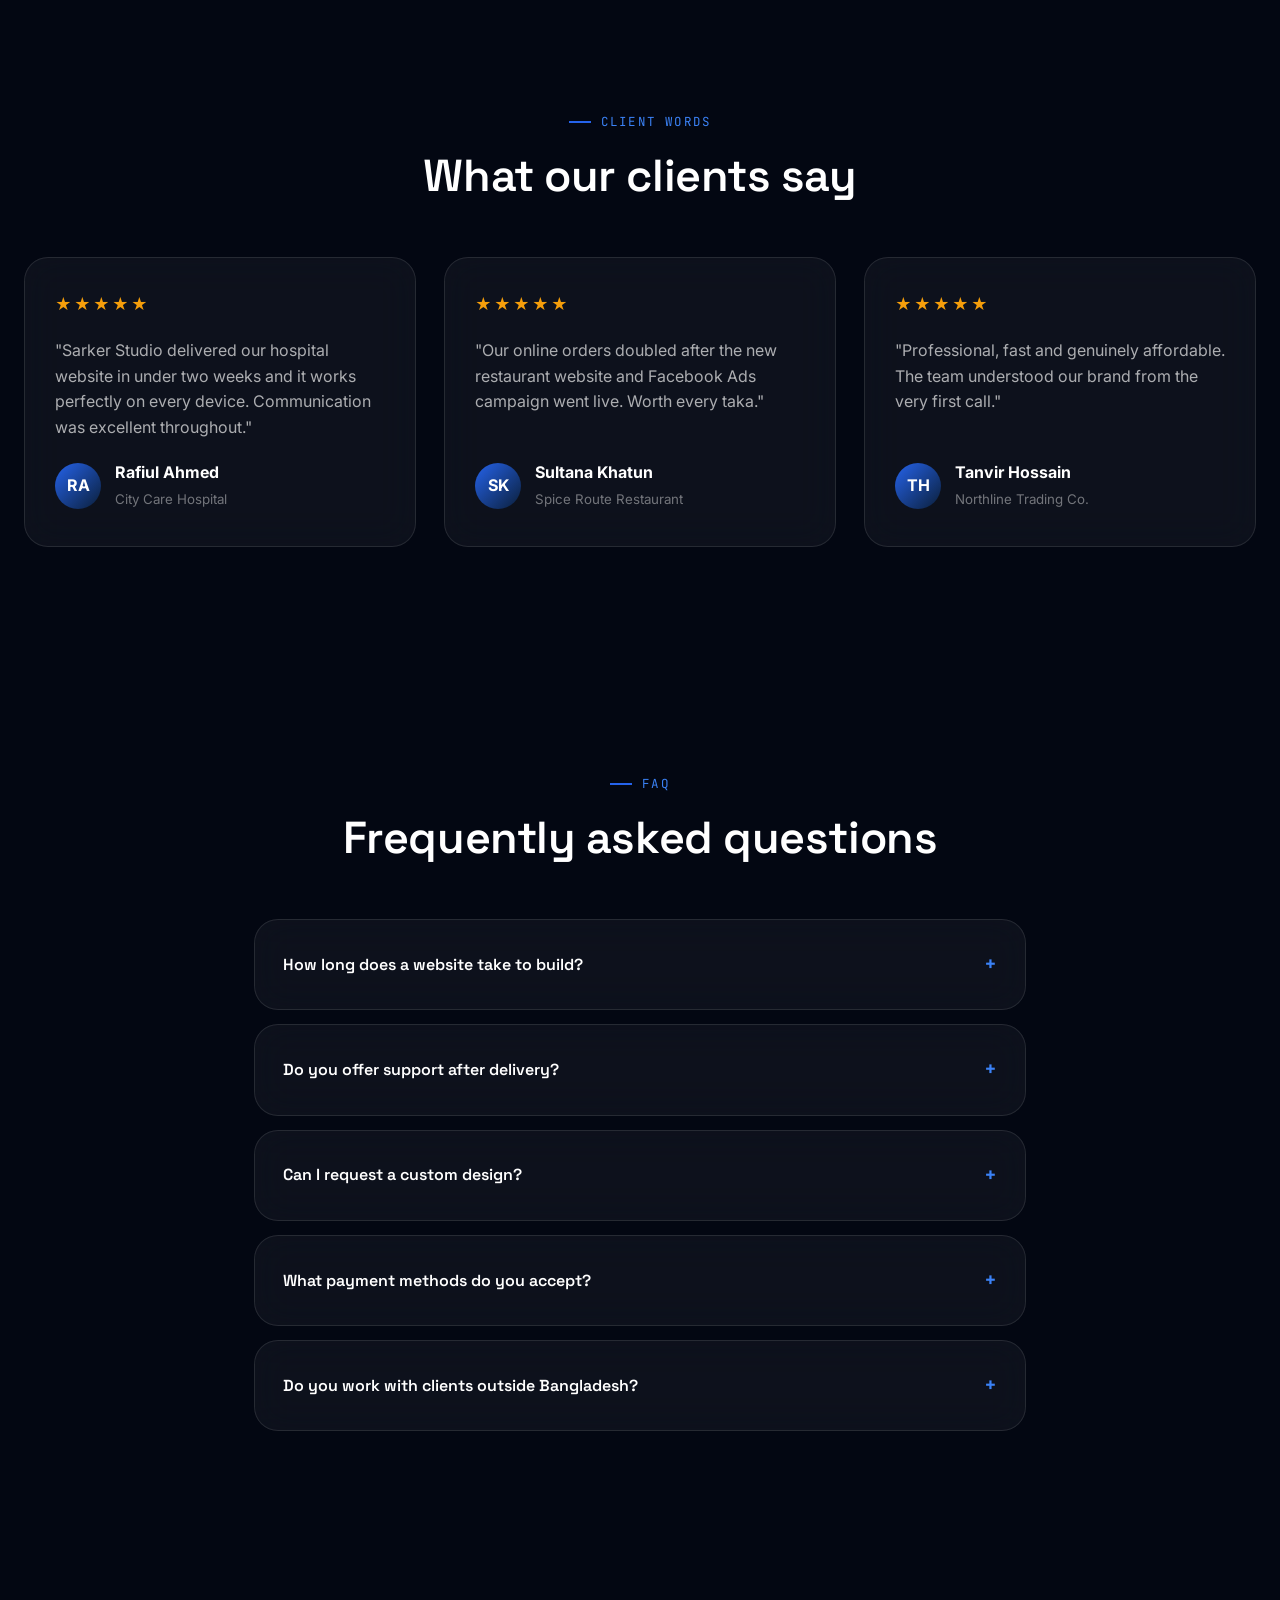
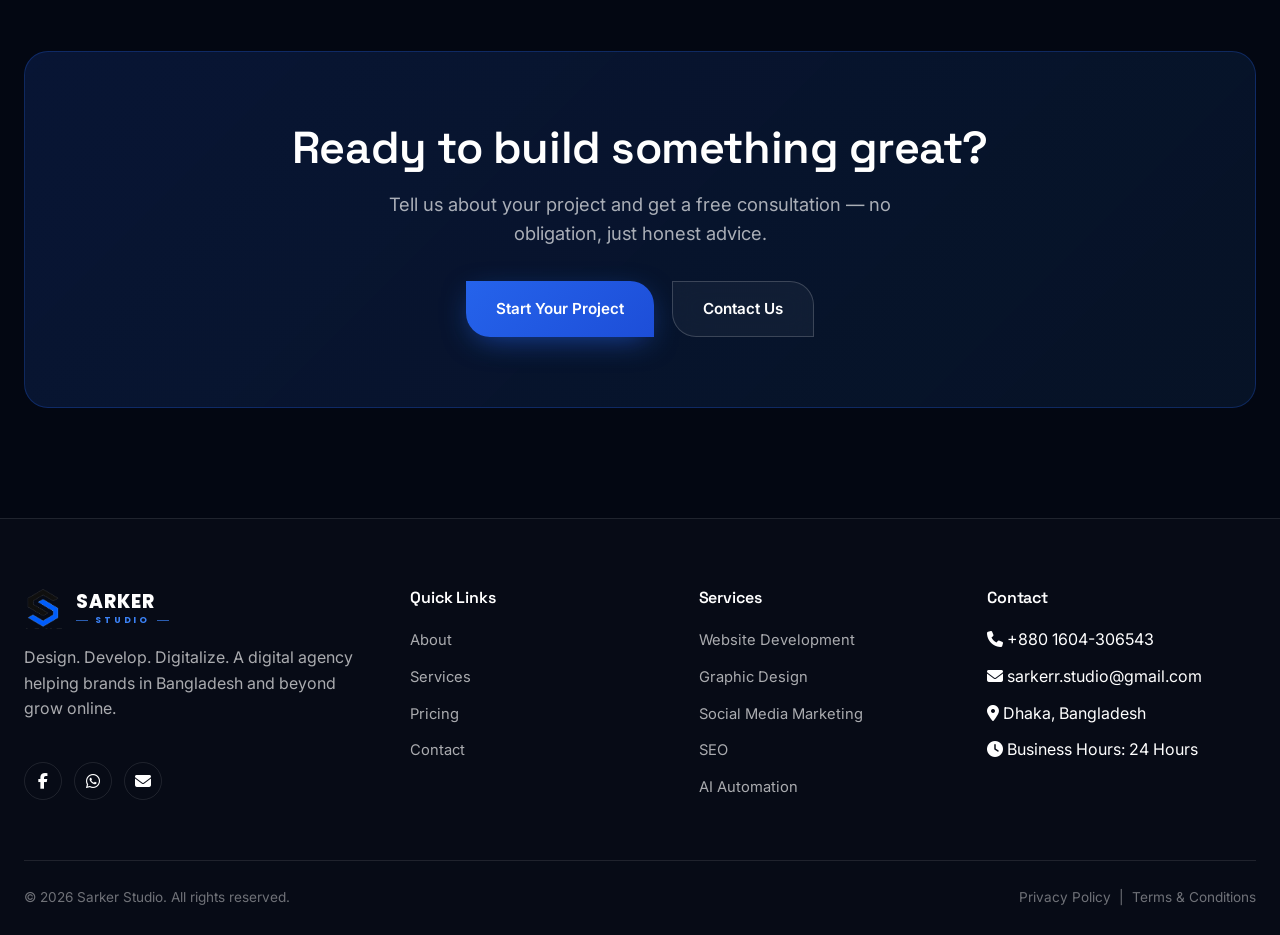
==== commit a34674e3: "Add files via upload" ====
--- a/index.html
+++ b/index.html
@@ -66,7 +66,6 @@
       <a href="about.html" data-i18n="nav_about">About</a>
       <a href="services.html" data-i18n="nav_services">Services</a>
       <a href="pricing.html" data-i18n="nav_pricing">Pricing</a>
-      <a href="portfolio.html" data-i18n="nav_portfolio">Portfolio</a>
       <a href="contact.html" data-i18n="nav_contact">Contact</a>
       <div class="lang-switch mobile-lang">
         <button data-lang="en">EN</button>
@@ -86,7 +85,7 @@
 
 <!-- ===== Hero ===== -->
 <section class="hero">
-  <canvas id="hero-canvas"></canvas>
+  
   <div class="container hero-content">
     <div class="hero-tag"><span class="dot"></span> <span data-i18n="hero_tag">Now booking new projects — 2026</span></div>
     <h1><span data-i18n="hero_title_1">Design. Develop.</span> <span class="accent-text" data-i18n="hero_title_2">Digitalize.</span></h1>
@@ -96,8 +95,7 @@
     <p class="lead" data-i18n="hero_desc">At Sarker Studio, we transform ideas into powerful digital experiences through web development, branding, AI solutions, and social media marketing. Your vision, our creativity.</p>
     <div class="hero-cta">
       <a href="order.html" class="btn btn-primary"><i class="fa-solid fa-rocket"></i> <span data-i18n="btn_get_started">Get Started</span></a>
-      <a href="portfolio.html" class="btn btn-outline"><i class="fa-solid fa-briefcase"></i> <span data-i18n="btn_view_portfolio">View Portfolio</span></a>
-      <a href="order.html" class="btn btn-outline"><i class="fa-solid fa-bolt"></i> <span data-i18n="btn_order_now">Order Now</span></a>
+      <a href="services.html" class="btn btn-outline"><i class="fa-solid fa-layer-group"></i> <span data-i18n="btn_explore_services">Explore Services</span></a>
     </div>
     <div class="hero-stats">
       <div class="hero-stat"><b data-count="120" data-suffix="+">0+</b><span data-i18n="stat_projects">Projects Delivered</span></div>
@@ -202,52 +200,13 @@
     </div>
     <div data-reveal="right">
       <div class="why-item"><span class="num">01</span><div><h3 data-i18n="why_1_t">Affordable Price</h3><p data-i18n="why_1_d">Premium quality delivered at prices built for local businesses and startups.</p></div></div>
-      <div class="why-item"><span class="num">02</span><div><h3 data-i18n="why_2_t">Modern UI</h3><p data-i18n="why_2_d">Contemporary, glassmorphism-driven interfaces that feel current, not templated.</p></div></div>
+      <div class="why-item"><span class="num">02</span><div><h3 data-i18n="why_2_t">Modern UI</h3><p data-i18n="why_2_d">Contemporary, clean interfaces that feel current, not templated.</p></div></div>
       <div class="why-item"><span class="num">03</span><div><h3 data-i18n="why_3_t">Responsive</h3><p data-i18n="why_3_d">Every project works flawlessly on mobile, tablet and desktop.</p></div></div>
       <div class="why-item"><span class="num">04</span><div><h3 data-i18n="why_4_t">SEO Friendly</h3><p data-i18n="why_4_d">Built with clean semantic structure so search engines can find you.</p></div></div>
       <div class="why-item"><span class="num">05</span><div><h3 data-i18n="why_5_t">Fast Delivery</h3><p data-i18n="why_5_d">Clear timelines and on-time handover, every time.</p></div></div>
       <div class="why-item"><span class="num">06</span><div><h3 data-i18n="why_6_t">24/7 Support</h3><p data-i18n="why_6_d">Round-the-clock support whenever you need us — we operate 24 hours.</p></div></div>
       <div class="why-item"><span class="num">07</span><div><h3 data-i18n="why_7_t">Clean Code</h3><p data-i18n="why_7_d">Hand-written, well-commented, maintainable code — no bloated builders.</p></div></div>
       <div class="why-item"><span class="num">08</span><div><h3 data-i18n="why_8_t">Premium Design</h3><p data-i18n="why_8_d">A visual identity that could not be mistaken for anyone else's.</p></div></div>
-    </div>
-  </div>
-</section>
-
-<!-- ===== Portfolio Preview ===== -->
-<section>
-  <div class="container">
-    <div class="section-head center" data-reveal="fade">
-      <div class="eyebrow" style="justify-content:center;" data-i18n="eyebrow_portfolio">Our Work</div>
-      <h2 data-i18n="portfolio_title">Recent projects we're proud of</h2>
-    </div>
-    <div class="grid grid-3">
-      <div class="glass portfolio-card" data-reveal="scale">
-        <div class="pf-image"><img src="https://images.unsplash.com/photo-1519494026892-80bbd2d6fd0d?w=600&q=80" alt="Hospital website design"></div>
-        <div class="pf-body">
-          <h3>City Care Hospital</h3>
-          <p>Appointment booking and department pages for a private hospital.</p>
-          <div class="pf-tech"><span>HTML5</span><span>CSS3</span><span>JS</span></div>
-        </div>
-      </div>
-      <div class="glass portfolio-card" data-reveal="scale">
-        <div class="pf-image"><img src="https://images.unsplash.com/photo-1517248135467-4c7edcad34c4?w=600&q=80" alt="Restaurant website design"></div>
-        <div class="pf-body">
-          <h3>Spice Route Restaurant</h3>
-          <p>Menu showcase and online table reservation for a Dhaka restaurant.</p>
-          <div class="pf-tech"><span>HTML5</span><span>CSS3</span><span>JS</span></div>
-        </div>
-      </div>
-      <div class="glass portfolio-card" data-reveal="scale">
-        <div class="pf-image"><img src="https://images.unsplash.com/photo-1460925895917-afdab827c52f?w=600&q=80" alt="Business website design"></div>
-        <div class="pf-body">
-          <h3>Northline Trading Co.</h3>
-          <p>Corporate business website with product catalog and inquiry system.</p>
-          <div class="pf-tech"><span>HTML5</span><span>CSS3</span><span>JS</span></div>
-        </div>
-      </div>
-    </div>
-    <div class="text-center mt-40" data-reveal="fade">
-      <a href="portfolio.html" class="btn btn-outline"><span data-i18n="btn_view_full_portfolio">View Full Portfolio</span> <i class="fa-solid fa-arrow-right"></i></a>
     </div>
   </div>
 </section>
@@ -392,7 +351,6 @@
           <li><a href="about.html" data-i18n="nav_about">About</a></li>
           <li><a href="services.html" data-i18n="nav_services">Services</a></li>
           <li><a href="pricing.html" data-i18n="nav_pricing">Pricing</a></li>
-          <li><a href="portfolio.html" data-i18n="nav_portfolio">Portfolio</a></li>
           <li><a href="contact.html" data-i18n="nav_contact">Contact</a></li>
         </ul>
       </div>
--- a/assets/css/style.css
+++ b/assets/css/style.css
@@ -0,0 +1,454 @@
+/* ==========================================================================
+   SARKER STUDIO — CORE STYLESHEET
+   Design tokens + base layout + shared components
+   ========================================================================== */
+
+/* ---- Fonts ---- */
+@import url('https://fonts.googleapis.com/css2?family=Space+Grotesk:wght@400;500;600;700&family=Inter:wght@400;500;600;700&family=JetBrains+Mono:wght@400;500&family=Hind+Siliguri:wght@400;500;600;700&family=Poppins:wght@700;800;900&display=swap');
+
+/* ---- Design Tokens ---- */
+:root{
+  /* Brand colors (fixed by brief) */
+  --primary:#0B1F3A;
+  --secondary:#111827;
+  --accent:#2563EB;
+  --accent-light:#3B82F6;
+  --bg:#030712;
+  --text:#FFFFFF;
+
+  /* Derived tones */
+  --text-muted:rgba(255,255,255,.66);
+  --text-faint:rgba(255,255,255,.42);
+  --glass:rgba(255,255,255,.045);
+  --glass-strong:rgba(255,255,255,.08);
+  --border:rgba(255,255,255,.10);
+  --border-strong:rgba(255,255,255,.18);
+  --success:#10B981;
+  --warn:#F59E0B;
+
+  /* Type scale */
+  --font-display:'Space Grotesk', 'Hind Siliguri', sans-serif;
+  --font-body:'Inter', 'Hind Siliguri', sans-serif;
+  --font-mono:'JetBrains Mono', monospace;
+
+  /* Spacing / radii */
+  --radius-sm:10px;
+  --radius-md:16px;
+  --radius-lg:24px;
+  --radius-hex:0 24px 0 24px; /* nod to the hexagon-S mark: cut corners */
+  --container:1280px;
+  --nav-h:76px;
+
+  /* Motion */
+  --ease:cubic-bezier(.16,.84,.44,1);
+}
+
+html[lang="bn"] body{ font-family:'Hind Siliguri','Inter',sans-serif; }
+
+/* ---- Reset ---- */
+*,*::before,*::after{ box-sizing:border-box; margin:0; padding:0; }
+html{ scroll-behavior:smooth; }
+body{
+  background:var(--bg);
+  color:var(--text);
+  font-family:var(--font-body);
+  line-height:1.6;
+  overflow-x:hidden;
+  position:relative;
+}
+img{ max-width:100%; display:block; }
+a{ color:inherit; text-decoration:none; }
+ul{ list-style:none; }
+button{ font-family:inherit; cursor:pointer; border:none; background:none; color:inherit; }
+input,textarea,select{ font-family:inherit; }
+
+/* Ambient background wash used on every page */
+body::before{
+  content:'';
+  position:fixed; inset:0;
+  background:
+    radial-gradient(ellipse 900px 600px at 12% -5%, rgba(37,99,235,.20), transparent 60%),
+    radial-gradient(ellipse 700px 500px at 90% 10%, rgba(11,31,58,.55), transparent 60%),
+    radial-gradient(ellipse 900px 700px at 50% 110%, rgba(37,99,235,.12), transparent 60%);
+  pointer-events:none;
+  z-index:0;
+}
+
+.container{
+  max-width:var(--container);
+  margin:0 auto;
+  padding:0 24px;
+  position:relative;
+  z-index:1;
+}
+
+section{ position:relative; z-index:1; padding:110px 0; }
+.section-tight{ padding:70px 0; }
+
+/* ---- Eyebrow / heading system ---- */
+.eyebrow{
+  display:inline-flex; align-items:center; gap:10px;
+  font-family:var(--font-mono);
+  font-size:.78rem; letter-spacing:.18em; text-transform:uppercase;
+  color:var(--accent-light);
+  margin-bottom:18px;
+}
+.eyebrow::before{
+  content:''; width:22px; height:2px; background:var(--accent); display:inline-block;
+}
+h1,h2,h3,h4{ font-family:var(--font-display); font-weight:600; line-height:1.15; letter-spacing:-.01em; }
+h1{ font-size:clamp(2.4rem,5.5vw,4.2rem); font-weight:700; }
+h2{ font-size:clamp(1.9rem,3.6vw,2.8rem); }
+h3{ font-size:1.35rem; }
+.section-head{ max-width:640px; margin-bottom:56px; }
+.section-head.center{ margin-left:auto; margin-right:auto; text-align:center; }
+p{ color:var(--text-muted); }
+.lead{ font-size:1.15rem; color:var(--text-muted); }
+
+/* ---- Buttons ---- */
+.btn{
+  display:inline-flex; align-items:center; justify-content:center; gap:10px;
+  padding:15px 30px;
+  border-radius:var(--radius-hex);
+  font-weight:600; font-size:.95rem;
+  transition:transform .3s var(--ease), box-shadow .3s var(--ease), background .3s var(--ease), border-color .3s var(--ease);
+  white-space:nowrap;
+}
+.btn-primary{
+  background:linear-gradient(135deg,var(--accent),#1d4ed8);
+  color:#fff;
+  box-shadow:0 8px 30px -8px rgba(37,99,235,.65);
+}
+.btn-primary:hover{ transform:translateY(-3px); box-shadow:0 14px 34px -8px rgba(37,99,235,.85); }
+.btn-outline{
+  border:1px solid var(--border-strong);
+  background:var(--glass);
+  color:var(--text);
+  backdrop-filter:blur(12px);
+}
+.btn-outline:hover{ border-color:var(--accent-light); background:var(--glass-strong); transform:translateY(-3px); }
+.btn-block{ width:100%; }
+.btn-sm{ padding:10px 20px; font-size:.85rem; }
+
+/* ---- Glass card ---- */
+.glass{
+  background:var(--glass);
+  border:1px solid var(--border);
+  border-radius:var(--radius-lg);
+  backdrop-filter:blur(18px);
+  -webkit-backdrop-filter:blur(18px);
+}
+.glass-card{
+  padding:34px 30px;
+  transition:transform .4s var(--ease), border-color .4s var(--ease), background .4s var(--ease);
+}
+.glass-card:hover{
+  transform:translateY(-8px);
+  border-color:rgba(37,99,235,.45);
+  background:var(--glass-strong);
+}
+
+/* ---- Navbar ---- */
+.navbar{
+  position:fixed; top:0; left:0; right:0; z-index:1000;
+  height:var(--nav-h);
+  display:flex; align-items:center;
+  background:rgba(3,7,18,.35);
+  backdrop-filter:blur(6px);
+  border-bottom:1px solid transparent;
+  transition:background .35s var(--ease), border-color .35s var(--ease), height .35s var(--ease);
+}
+.navbar.scrolled{
+  background:rgba(3,7,18,.82);
+  border-bottom-color:var(--border);
+  height:66px;
+}
+.nav-inner{ display:flex; align-items:center; justify-content:space-between; width:100%; }
+.brand{ display:flex; align-items:center; gap:12px; }
+.brand-mark{ width:40px; height:40px; object-fit:contain; flex-shrink:0; }
+.brand-wordmark{ display:flex; flex-direction:column; line-height:1; }
+.brand-main{
+  font-family:'Poppins', var(--font-display), sans-serif;
+  font-weight:800; font-size:1.05rem; letter-spacing:.05em;
+  color:#fff; text-transform:uppercase;
+}
+.brand-sub{
+  display:flex; align-items:center; gap:7px;
+  font-family:'Poppins', var(--font-display), sans-serif;
+  font-weight:700; font-size:.56rem; letter-spacing:.32em;
+  color:var(--accent-light); text-transform:uppercase;
+  margin-top:4px;
+}
+.brand-sub::before, .brand-sub::after{ content:''; width:12px; height:1px; background:var(--accent-light); opacity:.7; }
+.footer .brand-main{ font-size:1.15rem; }
+.loader-wordmark{ display:flex; flex-direction:column; align-items:center; }
+.loader-wordmark .brand-main{ font-size:1.3rem; }
+.loader-wordmark .brand-sub{ justify-content:center; margin-top:6px; }
+.nav-links{ display:flex; align-items:center; gap:34px; }
+.nav-links a{
+  font-size:.92rem; font-weight:500; color:var(--text-muted);
+  position:relative; padding:6px 0; transition:color .25s;
+}
+.nav-links a::after{
+  content:''; position:absolute; left:0; bottom:0; width:0; height:2px;
+  background:var(--accent-light); transition:width .3s var(--ease);
+}
+.nav-links a:hover, .nav-links a.active{ color:#fff; }
+.nav-links a:hover::after, .nav-links a.active::after{ width:100%; }
+.nav-actions{ display:flex; align-items:center; gap:16px; }
+.lang-switch{
+  display:flex; border:1px solid var(--border); border-radius:999px; overflow:hidden;
+  font-family:var(--font-mono); font-size:.78rem;
+}
+.lang-switch button{ padding:7px 13px; color:var(--text-muted); transition:.25s; }
+.lang-switch button.active{ background:var(--accent); color:#fff; }
+.nav-toggle{ display:none; width:26px; height:20px; position:relative; }
+.nav-toggle span{ position:absolute; left:0; width:100%; height:2px; background:#fff; transition:.3s; }
+.nav-toggle span:nth-child(1){ top:0; }
+.nav-toggle span:nth-child(2){ top:9px; }
+.nav-toggle span:nth-child(3){ top:18px; }
+.nav-toggle.open span:nth-child(1){ transform:translateY(9px) rotate(45deg); }
+.nav-toggle.open span:nth-child(2){ opacity:0; }
+.nav-toggle.open span:nth-child(3){ transform:translateY(-9px) rotate(-45deg); }
+
+/* ---- Footer ---- */
+.footer{ border-top:1px solid var(--border); padding:70px 0 26px; background:rgba(255,255,255,.015); }
+.footer-grid{
+  display:grid; grid-template-columns:1.4fr 1fr 1fr 1.1fr; gap:44px; margin-bottom:50px;
+}
+.footer h4{ font-size:1rem; margin-bottom:20px; }
+.footer-links li{ margin-bottom:11px; }
+.footer-links a{ color:var(--text-muted); font-size:.92rem; transition:color .25s; }
+.footer-links a:hover{ color:var(--accent-light); }
+.footer-bottom{
+  border-top:1px solid var(--border); padding-top:26px;
+  display:flex; justify-content:space-between; align-items:center; flex-wrap:wrap; gap:12px;
+  font-size:.85rem; color:var(--text-faint);
+}
+.social-row{ display:flex; gap:12px; }
+.social-row a{
+  width:38px; height:38px; display:flex; align-items:center; justify-content:center;
+  border:1px solid var(--border); border-radius:50%; transition:.3s;
+}
+.social-row a:hover{ background:var(--accent); border-color:var(--accent); transform:translateY(-3px); }
+
+/* ---- Hero ---- */
+.hero{
+  min-height:100vh; display:flex; align-items:center;
+  padding-top:calc(var(--nav-h) + 40px);
+  position:relative; overflow:hidden;
+}
+#hero-canvas{ position:absolute; inset:0; z-index:0; opacity:.55; }
+.hero-content{ position:relative; z-index:2; max-width:820px; }
+.hero-tag{
+  display:inline-flex; align-items:center; gap:10px; padding:8px 18px;
+  border:1px solid var(--border-strong); border-radius:999px; background:var(--glass);
+  font-size:.82rem; margin-bottom:28px; color:var(--text-muted);
+}
+.hero-tag span.dot{ width:7px; height:7px; border-radius:50%; background:var(--success); box-shadow:0 0 10px var(--success); }
+.hero h1{ margin-bottom:22px; }
+.hero h1 .accent-text{ color:var(--accent-light); }
+#typed-text{ border-right:2px solid var(--accent-light); }
+.hero .lead{ max-width:600px; margin-bottom:38px; }
+.hero-cta{ display:flex; gap:18px; flex-wrap:wrap; margin-bottom:64px; }
+.hero-stats{ display:flex; gap:48px; flex-wrap:wrap; }
+.hero-stat b{ display:block; font-family:var(--font-display); font-size:2.1rem; color:#fff; }
+.hero-stat span{ font-size:.85rem; color:var(--text-muted); }
+.scroll-indicator{
+  position:absolute; bottom:34px; left:50%; transform:translateX(-50%);
+  display:flex; flex-direction:column; align-items:center; gap:8px;
+  font-family:var(--font-mono); font-size:.72rem; color:var(--text-faint);
+  z-index:2;
+}
+.scroll-indicator .mouse{ width:24px; height:38px; border:2px solid var(--border-strong); border-radius:14px; position:relative; }
+.scroll-indicator .mouse::before{
+  content:''; position:absolute; top:7px; left:50%; transform:translateX(-50%);
+  width:4px; height:8px; background:var(--accent-light); border-radius:2px;
+  animation:scrollDot 1.6s infinite;
+}
+
+/* ---- Page hero (inner pages) ---- */
+.page-hero{
+  padding:calc(var(--nav-h) + 70px) 0 70px;
+  text-align:center;
+  position:relative;
+}
+.page-hero h1{ margin-bottom:16px; }
+.breadcrumb{ font-family:var(--font-mono); font-size:.82rem; color:var(--text-faint); margin-bottom:20px; }
+.breadcrumb a{ color:var(--accent-light); }
+
+/* ---- Grid helpers ---- */
+.grid{ display:grid; gap:28px; }
+.grid-2{ grid-template-columns:repeat(2,1fr); }
+.grid-3{ grid-template-columns:repeat(3,1fr); }
+.grid-4{ grid-template-columns:repeat(4,1fr); }
+
+/* ---- Icon badge ---- */
+.icon-badge{
+  width:56px; height:56px; border-radius:var(--radius-hex);
+  display:flex; align-items:center; justify-content:center;
+  background:linear-gradient(135deg,rgba(37,99,235,.25),rgba(37,99,235,.05));
+  border:1px solid rgba(37,99,235,.3);
+  font-size:1.4rem; color:var(--accent-light);
+  margin-bottom:20px;
+}
+
+/* ---- Service card ---- */
+.service-card h3{ margin:6px 0 10px; }
+.service-card .order-link{ display:inline-flex; align-items:center; gap:6px; margin-top:16px; font-size:.88rem; color:var(--accent-light); font-weight:600; }
+.service-card .order-link i{ transition:transform .25s; }
+.service-card:hover .order-link i{ transform:translateX(4px); }
+
+/* ---- Why choose us ---- */
+.why-item{ display:flex; gap:16px; align-items:flex-start; padding:22px 0; border-bottom:1px solid var(--border); }
+.why-item:last-child{ border-bottom:none; }
+.why-item .num{ font-family:var(--font-mono); color:var(--accent-light); font-size:.85rem; padding-top:3px; }
+
+/* ---- Stats bar ---- */
+.stats-bar{
+  display:grid; grid-template-columns:repeat(4,1fr); gap:0;
+  border:1px solid var(--border); border-radius:var(--radius-lg); overflow:hidden;
+}
+.stats-bar .stat{ padding:38px 20px; text-align:center; border-right:1px solid var(--border); }
+.stats-bar .stat:last-child{ border-right:none; }
+.stats-bar b{ display:block; font-family:var(--font-display); font-size:2.4rem; color:var(--accent-light); }
+.stats-bar span{ font-size:.85rem; color:var(--text-muted); }
+
+/* ---- Testimonials ---- */
+.testimonial-card{ display:flex; flex-direction:column; gap:20px; }
+.testimonial-card .stars{ color:var(--warn); letter-spacing:2px; }
+.testimonial-author{ display:flex; align-items:center; gap:14px; margin-top:auto; }
+.testimonial-author .avatar{
+  width:46px; height:46px; border-radius:50%;
+  background:linear-gradient(135deg,var(--accent),var(--primary));
+  display:flex; align-items:center; justify-content:center; font-weight:700;
+}
+.testimonial-author small{ color:var(--text-faint); }
+
+/* ---- FAQ ---- */
+.faq-item{ border-bottom:1px solid var(--border); }
+.faq-q{
+  display:flex; justify-content:space-between; align-items:center;
+  padding:24px 4px; cursor:pointer; font-weight:600; font-family:var(--font-display);
+}
+.faq-q .plus{ transition:transform .3s var(--ease); font-size:1.3rem; color:var(--accent-light); }
+.faq-item.open .faq-q .plus{ transform:rotate(45deg); }
+.faq-a{ max-height:0; overflow:hidden; transition:max-height .4s var(--ease); }
+.faq-a p{ padding:0 4px 24px; }
+
+/* ---- CTA band ---- */
+.cta-band{
+  border-radius:var(--radius-lg); padding:70px 50px; text-align:center;
+  background:linear-gradient(135deg,rgba(37,99,235,.16),rgba(11,31,58,.5));
+  border:1px solid rgba(37,99,235,.28); position:relative; overflow:hidden;
+}
+.cta-band h2{ margin-bottom:16px; }
+.cta-band .lead{ max-width:560px; margin:0 auto 32px; }
+.cta-band .hero-cta{ justify-content:center; margin-bottom:0; }
+
+/* ---- Pricing ---- */
+.price-tabs{ display:flex; justify-content:center; gap:10px; margin-bottom:50px; flex-wrap:wrap; }
+.price-tab{
+  padding:11px 22px; border:1px solid var(--border); border-radius:999px; font-size:.9rem; font-weight:500;
+  color:var(--text-muted); transition:.3s;
+}
+.price-tab.active{ background:var(--accent); border-color:var(--accent); color:#fff; }
+.price-group{ display:none; }
+.price-group.active{ display:grid; }
+.price-card{ display:flex; flex-direction:column; position:relative; }
+.price-card.featured{ border-color:rgba(37,99,235,.55); background:var(--glass-strong); }
+.price-card .badge{
+  position:absolute; top:-13px; right:24px; background:var(--accent); color:#fff;
+  font-size:.72rem; padding:5px 14px; border-radius:999px; font-weight:600;
+}
+.price-card .price{ font-family:var(--font-display); font-size:2.2rem; margin:14px 0 20px; }
+.price-card .price small{ font-size:.9rem; color:var(--text-faint); font-family:var(--font-body); font-weight:400; }
+.price-card ul{ margin:24px 0; flex-grow:1; }
+.price-card ul li{ display:flex; gap:10px; padding:8px 0; font-size:.9rem; color:var(--text-muted); }
+.price-card ul li i{ color:var(--success); }
+.price-table{ width:100%; border-collapse:collapse; margin-top:20px; }
+.price-table th,.price-table td{ padding:16px 18px; border-bottom:1px solid var(--border); text-align:left; font-size:.92rem; }
+.price-table th{ font-family:var(--font-mono); font-size:.75rem; text-transform:uppercase; letter-spacing:.08em; color:var(--text-faint); }
+.price-table td.amount{ color:var(--accent-light); font-weight:600; font-family:var(--font-mono); }
+
+/* ---- Portfolio ---- */
+.portfolio-filters{ display:flex; gap:10px; flex-wrap:wrap; margin-bottom:44px; }
+.pf-btn{ padding:9px 20px; border:1px solid var(--border); border-radius:999px; font-size:.88rem; color:var(--text-muted); }
+.pf-btn.active{ background:var(--accent); border-color:var(--accent); color:#fff; }
+.portfolio-card{ overflow:hidden; padding:0; }
+.pf-image{ height:220px; overflow:hidden; position:relative; }
+.pf-image img{ width:100%; height:100%; object-fit:cover; transition:transform .5s var(--ease); }
+.portfolio-card:hover .pf-image img{ transform:scale(1.08); }
+.pf-body{ padding:24px; }
+.pf-tech{ display:flex; gap:8px; flex-wrap:wrap; margin:14px 0 18px; }
+.pf-tech span{ font-family:var(--font-mono); font-size:.72rem; padding:4px 10px; border:1px solid var(--border); border-radius:999px; color:var(--text-muted); }
+
+/* ---- Timeline (about page) ---- */
+.timeline{ position:relative; padding-left:34px; }
+.timeline::before{ content:''; position:absolute; left:6px; top:6px; bottom:6px; width:2px; background:var(--border-strong); }
+.timeline-item{ position:relative; padding-bottom:44px; }
+.timeline-item:last-child{ padding-bottom:0; }
+.timeline-item::before{
+  content:''; position:absolute; left:-34px; top:4px; width:14px; height:14px; border-radius:50%;
+  background:var(--accent); box-shadow:0 0 0 5px rgba(37,99,235,.18);
+}
+.timeline-item .year{ font-family:var(--font-mono); color:var(--accent-light); font-size:.85rem; margin-bottom:6px; display:block; }
+
+/* ---- Forms ---- */
+.form-grid{ display:grid; grid-template-columns:1fr 1fr; gap:22px; }
+.form-group{ display:flex; flex-direction:column; gap:8px; }
+.form-group.full{ grid-column:1 / -1; }
+.form-group label{ font-size:.86rem; color:var(--text-muted); font-weight:500; }
+.form-group input,.form-group select,.form-group textarea{
+  padding:14px 16px; background:rgba(255,255,255,.03); border:1px solid var(--border);
+  border-radius:var(--radius-sm); color:#fff; font-size:.94rem; transition:.25s;
+}
+.form-group input:focus,.form-group select:focus,.form-group textarea:focus{
+  outline:none; border-color:var(--accent-light); background:rgba(255,255,255,.05);
+}
+.form-group select{ appearance:none; background-image:url("data:image/svg+xml,%3Csvg xmlns='http://www.w3.org/2000/svg' width='12' height='8'%3E%3Cpath d='M1 1l5 5 5-5' stroke='%233B82F6' stroke-width='2' fill='none'/%3E%3C/svg%3E"); background-repeat:no-repeat; background-position:right 16px center; }
+.form-group textarea{ resize:vertical; min-height:120px; }
+.file-drop{
+  border:1.5px dashed var(--border-strong); border-radius:var(--radius-sm); padding:30px; text-align:center;
+  color:var(--text-faint); font-size:.9rem; cursor:pointer; transition:.25s;
+}
+.file-drop:hover{ border-color:var(--accent-light); color:var(--text-muted); }
+.form-note{ font-size:.82rem; color:var(--text-faint); margin-top:14px; }
+
+/* ---- Contact page ---- */
+.contact-info-card{ display:flex; gap:16px; align-items:flex-start; }
+.map-wrap{ border-radius:var(--radius-lg); overflow:hidden; border:1px solid var(--border); }
+.map-wrap iframe{ width:100%; height:340px; border:0; filter:grayscale(1) invert(.92) contrast(.9); }
+
+/* ---- Floating buttons ---- */
+.floating-btns{ position:fixed; right:26px; bottom:26px; display:flex; flex-direction:column; gap:14px; z-index:900; }
+.fab{
+  width:56px; height:56px; border-radius:50%; display:flex; align-items:center; justify-content:center;
+  font-size:1.4rem; color:#fff; box-shadow:0 10px 26px -8px rgba(0,0,0,.6); transition:transform .3s var(--ease);
+}
+.fab:hover{ transform:scale(1.1); }
+.fab-whatsapp{ background:#25D366; }
+.fab-messenger{ background:linear-gradient(135deg,#00c6ff,#0072ff); }
+.fab-top{ background:var(--glass-strong); border:1px solid var(--border-strong); opacity:0; pointer-events:none; }
+.fab-top.show{ opacity:1; pointer-events:auto; }
+
+/* ---- Misc utility ---- */
+.text-center{ text-align:center; }
+.mt-40{ margin-top:40px; }
+.mb-0{ margin-bottom:0 !important; }
+.badge-pill{
+  display:inline-block; padding:6px 16px; border-radius:999px; font-size:.78rem;
+  border:1px solid var(--border-strong); color:var(--text-muted); margin-bottom:16px;
+}
+hr.divider{ border:none; border-top:1px solid var(--border); margin:60px 0; }
+
+/* Legal pages */
+.legal-content h2{ margin:40px 0 16px; font-size:1.4rem; }
+.legal-content h2:first-child{ margin-top:0; }
+.legal-content p, .legal-content li{ margin-bottom:14px; }
+.legal-content ul{ padding-left:22px; list-style:disc; }
+.legal-content{ max-width:800px; margin:0 auto; }
+
+/* 404 */
+.error-page{ min-height:100vh; display:flex; flex-direction:column; align-items:center; justify-content:center; text-align:center; padding:120px 24px; }
+.error-code{ font-family:var(--font-display); font-size:clamp(6rem,18vw,11rem); font-weight:700; line-height:1; background:linear-gradient(135deg,var(--accent-light),var(--primary)); -webkit-background-clip:text; background-clip:text; color:transparent; }
--- a/assets/css/animation.css
+++ b/assets/css/animation.css
@@ -0,0 +1,111 @@
+/* ==========================================================================
+   SARKER STUDIO — ANIMATIONS
+   Loading screen, custom cursor, scroll reveals, particle canvas, keyframes
+   ========================================================================== */
+
+/* ---- Loading screen ---- */
+#loading-screen{
+  position:fixed; inset:0; z-index:9999;
+  background:var(--bg);
+  display:flex; flex-direction:column; align-items:center; justify-content:center; gap:22px;
+  transition:opacity .6s var(--ease), visibility .6s var(--ease);
+}
+#loading-screen.hidden{ opacity:0; visibility:hidden; pointer-events:none; }
+.loader-hex{ width:64px; height:64px; position:relative; animation:spinHex 1.6s linear infinite; }
+.loader-hex svg, .loader-hex img{ width:100%; height:100%; object-fit:contain; }
+.loader-text{ font-family:var(--font-mono); font-size:.8rem; letter-spacing:.2em; color:var(--text-muted); text-transform:uppercase; }
+@keyframes spinHex{ to{ transform:rotate(360deg); } }
+
+/* ---- Scroll progress bar ---- */
+#scroll-progress{
+  position:fixed; top:0; left:0; height:3px; width:0%; z-index:1001;
+  background:linear-gradient(90deg,var(--accent),var(--accent-light));
+  transition:width .1s linear;
+}
+
+/* ---- Custom cursor (desktop only, applied via JS) ---- */
+.cursor-dot, .cursor-ring{
+  position:fixed; top:0; left:0; pointer-events:none; z-index:9998;
+  border-radius:50%; transform:translate(-50%,-50%);
+}
+.cursor-dot{ width:6px; height:6px; background:var(--accent-light); }
+.cursor-ring{
+  width:34px; height:34px; border:1px solid rgba(59,130,246,.5);
+  transition:width .2s, height .2s, border-color .2s;
+}
+.cursor-ring.hover{ width:52px; height:52px; border-color:var(--accent-light); }
+
+/* ---- Particle background canvas ---- */
+.particle-canvas{ position:fixed; inset:0; z-index:0; pointer-events:none; opacity:.5; }
+
+/* ---- Reveal on scroll ---- */
+[data-reveal]{ opacity:0; transform:translateY(28px); transition:opacity .7s var(--ease), transform .7s var(--ease); }
+[data-reveal].in-view{ opacity:1; transform:translateY(0); }
+[data-reveal="fade"]{ transform:none; }
+[data-reveal="left"]{ transform:translateX(-32px); }
+[data-reveal="left"].in-view{ transform:translateX(0); }
+[data-reveal="right"]{ transform:translateX(32px); }
+[data-reveal="right"].in-view{ transform:translateX(0); }
+[data-reveal="scale"]{ transform:scale(.92); }
+[data-reveal="scale"].in-view{ transform:scale(1); }
+
+/* stagger via inline --d custom property set by JS or inline style */
+[data-reveal]{ transition-delay:var(--d,0s); }
+
+/* ---- Keyframes ---- */
+@keyframes scrollDot{
+  0%{ transform:translate(-50%,0); opacity:1; }
+  70%{ opacity:0; }
+  100%{ transform:translate(-50%,14px); opacity:0; }
+}
+@keyframes floatY{
+  0%,100%{ transform:translateY(0); }
+  50%{ transform:translateY(-14px); }
+}
+.float{ animation:floatY 5s ease-in-out infinite; }
+.float-slow{ animation:floatY 8s ease-in-out infinite; }
+
+@keyframes pulseGlow{
+  0%,100%{ box-shadow:0 0 0 0 rgba(37,99,235,.5); }
+  50%{ box-shadow:0 0 0 10px rgba(37,99,235,0); }
+}
+.pulse{ animation:pulseGlow 2.4s infinite; }
+
+@keyframes gradientShift{
+  0%{ background-position:0% 50%; }
+  50%{ background-position:100% 50%; }
+  100%{ background-position:0% 50%; }
+}
+
+@keyframes blink{ 50%{ border-color:transparent; } }
+#typed-text.typing{ animation:blink 1s step-end infinite; }
+
+@keyframes spinSlow{ to{ transform:rotate(360deg); } }
+.spin-slow{ animation:spinSlow 18s linear infinite; }
+
+@keyframes fadeInUp{
+  from{ opacity:0; transform:translateY(20px); }
+  to{ opacity:1; transform:translateY(0); }
+}
+.hero-content > *{ animation:fadeInUp .9s var(--ease) both; }
+.hero-content > *:nth-child(1){ animation-delay:.05s; }
+.hero-content > *:nth-child(2){ animation-delay:.15s; }
+.hero-content > *:nth-child(3){ animation-delay:.25s; }
+.hero-content > *:nth-child(4){ animation-delay:.35s; }
+.hero-content > *:nth-child(5){ animation-delay:.45s; }
+
+/* Toast for form + language feedback */
+#toast{
+  position:fixed; bottom:26px; left:50%; transform:translate(-50%,120%);
+  background:var(--secondary); border:1px solid var(--border-strong);
+  padding:16px 26px; border-radius:var(--radius-sm); z-index:2000;
+  transition:transform .4s var(--ease); display:flex; align-items:center; gap:12px;
+  box-shadow:0 12px 30px -6px rgba(0,0,0,.5);
+}
+#toast.show{ transform:translate(-50%,0); }
+#toast i{ color:var(--success); }
+
+/* Respect reduced motion */
+@media (prefers-reduced-motion: reduce){
+  *{ animation-duration:.01ms !important; animation-iteration-count:1 !important; transition-duration:.01ms !important; scroll-behavior:auto !important; }
+}
--- a/assets/css/responsive.css
+++ b/assets/css/responsive.css
@@ -0,0 +1,54 @@
+/* ==========================================================================
+   SARKER STUDIO — RESPONSIVE
+   ========================================================================== */
+
+@media (max-width: 1080px){
+  .footer-grid{ grid-template-columns:1fr 1fr; gap:36px; }
+  .grid-4{ grid-template-columns:repeat(2,1fr); }
+  .stats-bar{ grid-template-columns:repeat(2,1fr); }
+  .stats-bar .stat:nth-child(2){ border-right:none; }
+}
+
+@media (max-width: 900px){
+  .grid-3{ grid-template-columns:repeat(2,1fr); }
+  .form-grid{ grid-template-columns:1fr; }
+}
+
+@media (max-width: 820px){
+  .nav-links{
+    position:fixed; top:var(--nav-h); left:0; right:0; bottom:0;
+    background:rgba(3,7,18,.98); backdrop-filter:blur(10px);
+    flex-direction:column; justify-content:flex-start; align-items:flex-start;
+    padding:40px 28px; gap:26px; transform:translateX(100%); transition:transform .4s var(--ease);
+  }
+  .nav-links.open{ transform:translateX(0); }
+  .nav-links a{ font-size:1.1rem; }
+  .nav-toggle{ display:block; }
+  .nav-actions .lang-switch{ display:none; }
+  .nav-links .mobile-lang{ display:flex; margin-top:10px; }
+  .hero-stats{ gap:30px; }
+  .hero-cta{ flex-direction:column; }
+  .hero-cta .btn{ width:100%; }
+}
+
+@media (max-width: 768px){
+  section{ padding:70px 0; }
+  .grid-2, .grid-3, .grid-4{ grid-template-columns:1fr; }
+  .footer-grid{ grid-template-columns:1fr 1fr; }
+  .stats-bar{ grid-template-columns:1fr 1fr; }
+  .why-item{ flex-direction:row; }
+  .footer-bottom{ flex-direction:column; text-align:center; }
+  .cta-band{ padding:50px 26px; }
+  .price-tabs{ overflow-x:auto; flex-wrap:nowrap; justify-content:flex-start; padding-bottom:6px; }
+}
+
+@media (max-width: 560px){
+  .footer-grid{ grid-template-columns:1fr; }
+  .hero-stats{ justify-content:space-between; }
+  .hero-stat b{ font-size:1.6rem; }
+  .floating-btns{ right:16px; bottom:16px; }
+  .fab{ width:50px; height:50px; font-size:1.2rem; }
+  .stats-bar{ grid-template-columns:1fr 1fr; }
+  .container{ padding:0 18px; }
+  .page-hero{ padding-top:calc(var(--nav-h) + 46px); }
+}
